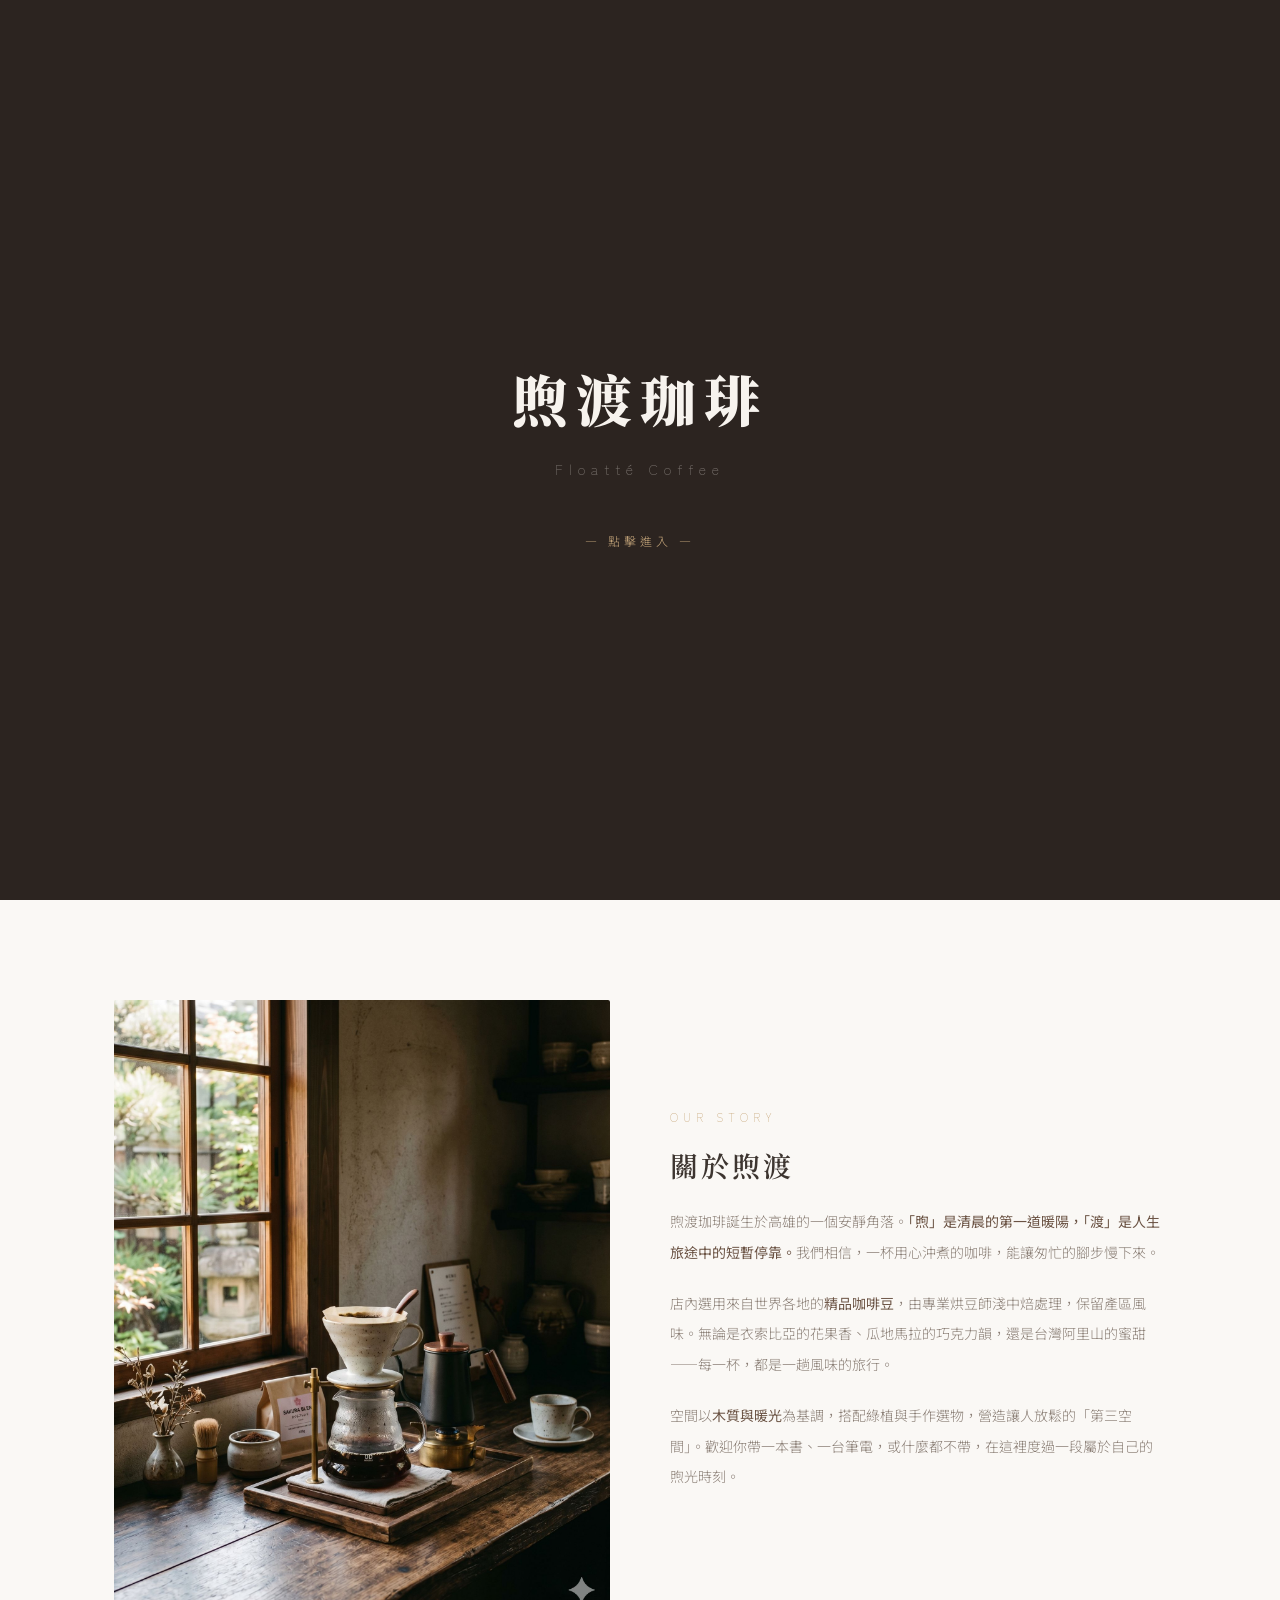
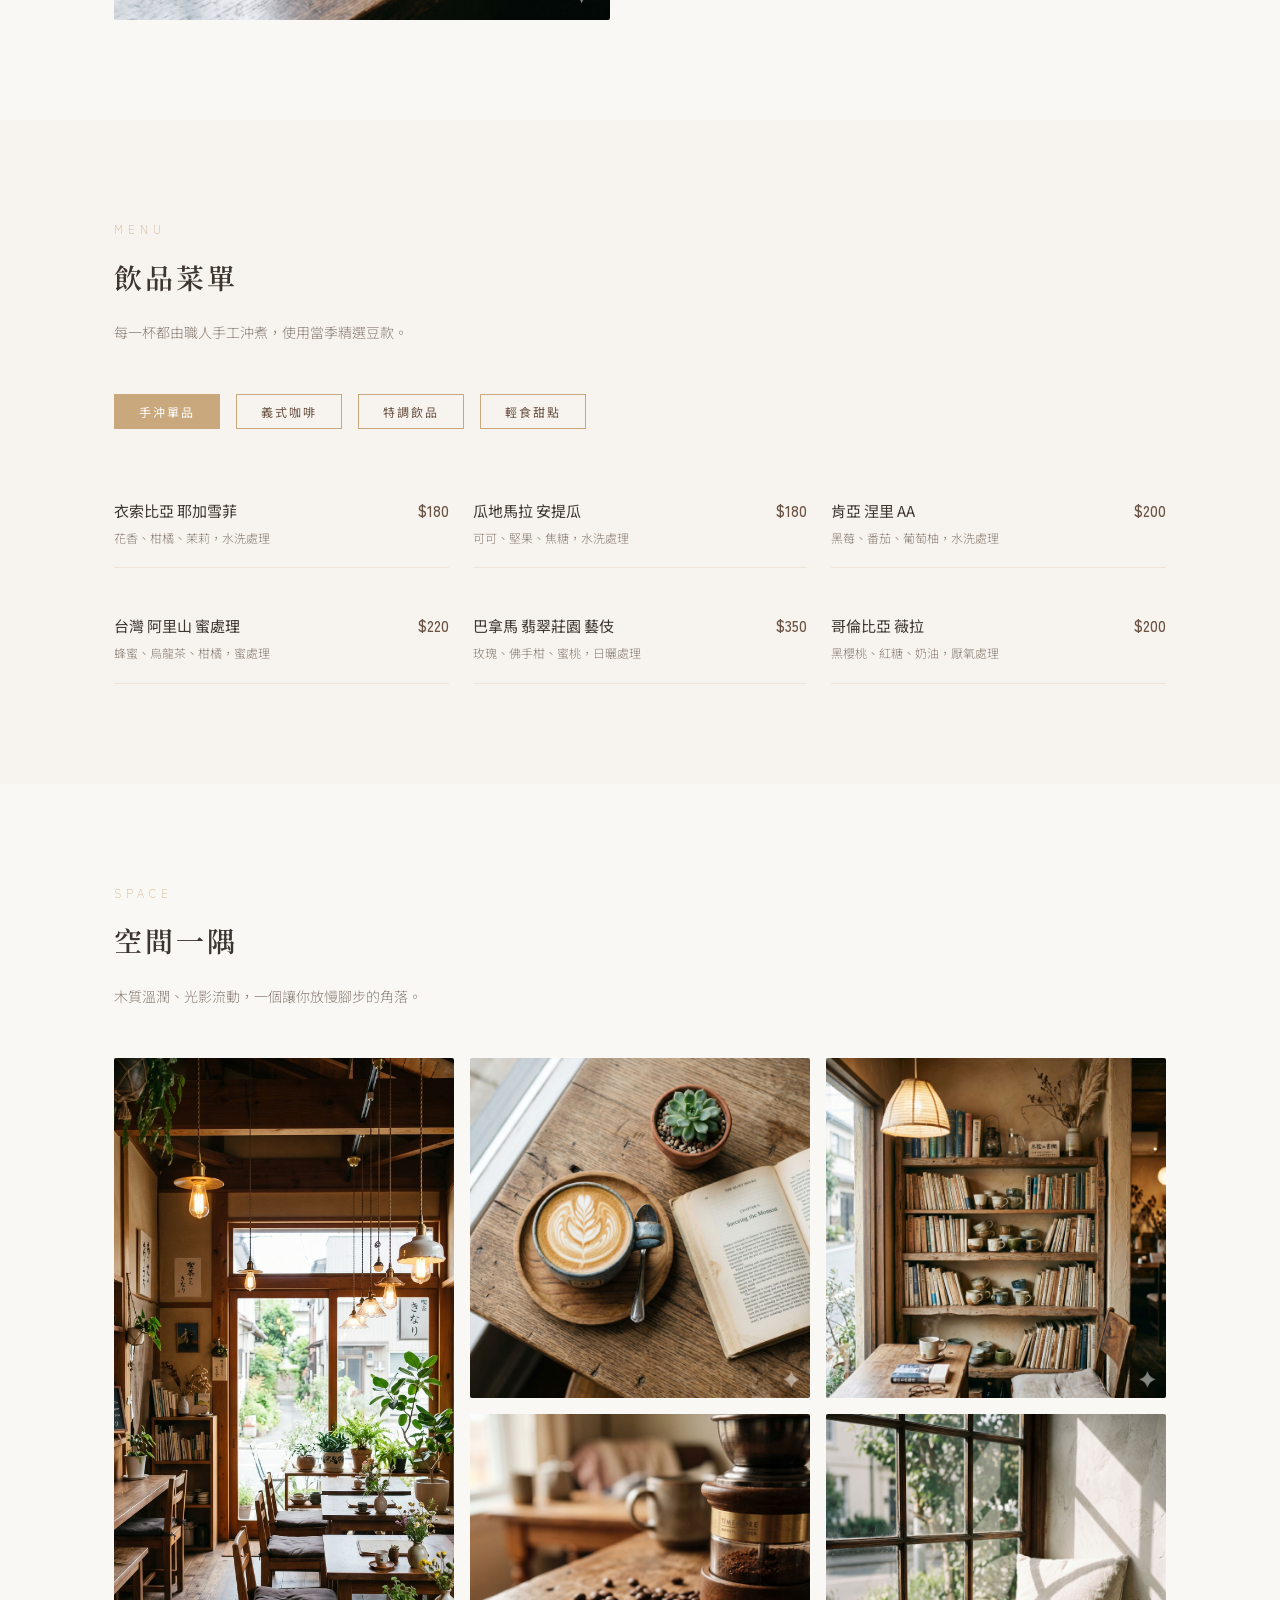
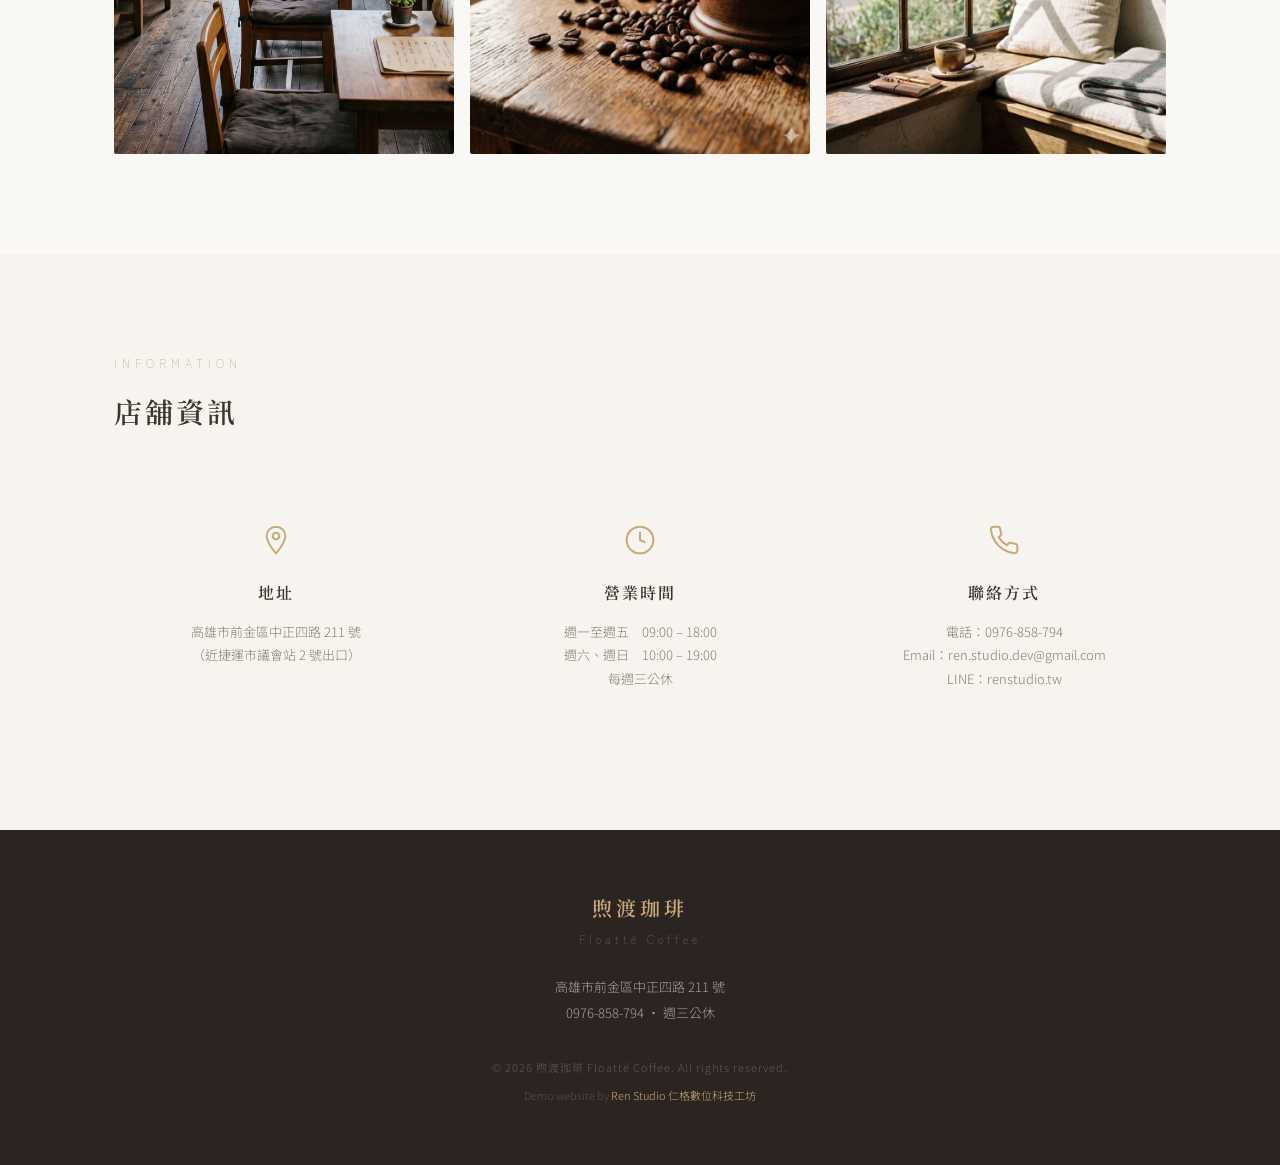
==== index.html @ 41e120a8 "feat: 煦渡珈琲 Floatté Coffee demo website Japanese-style cafe demo site with: - Hero with audio visuali" ====
<!DOCTYPE html>
<html lang="zh-TW">
<head>
<meta charset="UTF-8">
<meta name="viewport" content="width=device-width, initial-scale=1.0">
<link rel="icon" href="data:,">
<title>煦渡珈琲 Floatté Coffee</title>
<link href="https://fonts.googleapis.com/css2?family=Noto+Serif+TC:wght@400;600;900&family=Noto+Sans+TC:wght@300;400;500&family=Zen+Kaku+Gothic+New:wght@400;500;700&display=swap" rel="stylesheet">
<style>
  :root {
    --cream: #f7f3ee;
    --dark: #2c2420;
    --brown: #6b5344;
    --gold: #c8a87c;
    --sage: #8a9a7b;
    --light-sage: #e8ede4;
    --warm-white: #faf8f5;
    --text: #3d3530;
    --text-light: #8a7e75;
  }

  * { margin: 0; padding: 0; box-sizing: border-box; }

  html { scroll-behavior: smooth; }

  body {
    font-family: 'Noto Sans TC', sans-serif;
    font-weight: 300;
    color: var(--text);
    background: var(--cream);
    line-height: 1.8;
    font-size: 15px;
  }

  /* ---- Navigation ---- */
  nav {
    position: fixed;
    top: 0;
    width: 100%;
    z-index: 100;
    background: rgba(247, 243, 238, 0.95);
    backdrop-filter: blur(10px);
    border-bottom: 1px solid rgba(200, 168, 124, 0.2);
    transition: box-shadow 0.3s;
  }
  nav.scrolled { box-shadow: 0 2px 20px rgba(0,0,0,0.06); }
  .nav-inner {
    max-width: 1100px;
    margin: 0 auto;
    padding: 0 24px;
    height: 64px;
    display: flex;
    align-items: center;
    justify-content: space-between;
  }
  .nav-logo {
    font-family: 'Noto Serif TC', serif;
    font-weight: 600;
    font-size: 18px;
    color: var(--brown);
    text-decoration: none;
    letter-spacing: 2px;
  }
  .nav-logo span {
    font-family: 'Zen Kaku Gothic New', sans-serif;
    font-weight: 400;
    font-size: 11px;
    color: var(--text-light);
    display: block;
    letter-spacing: 3px;
    margin-top: -2px;
  }
  .nav-links { display: flex; gap: 32px; list-style: none; }
  .nav-links a {
    text-decoration: none;
    color: var(--text-light);
    font-size: 13px;
    letter-spacing: 2px;
    transition: color 0.3s;
    font-weight: 400;
  }
  .nav-links a:hover { color: var(--brown); }

  /* ---- Hero ---- */
  .hero {
    height: 100vh;
    min-height: 600px;
    display: flex;
    align-items: center;
    justify-content: center;
    text-align: center;
    background: url('images/hero.jpg') center/cover no-repeat;
    color: var(--cream);
    position: relative;
    overflow: hidden;
  }
  .hero::before {
    content: '';
    position: absolute;
    top: 0; left: 0; right: 0; bottom: 0;
    background: rgba(44, 36, 32, 0.6);
    z-index: 1;
  }
  .hero-canvas {
    position: absolute;
    bottom: 0;
    left: 0;
    width: 100%;
    height: 100%;
    z-index: 2;
    opacity: 0.5;
    pointer-events: none;
  }
  .hero-content { position: relative; z-index: 3; padding: 0 24px; }
  .hero-sub {
    font-family: 'Zen Kaku Gothic New', sans-serif;
    font-size: 12px;
    letter-spacing: 6px;
    color: var(--gold);
    margin-bottom: 20px;
    text-transform: uppercase;
  }
  .hero h1 {
    font-family: 'Noto Serif TC', serif;
    font-weight: 900;
    font-size: clamp(40px, 8vw, 72px);
    letter-spacing: 8px;
    margin-bottom: 8px;
    line-height: 1.2;
  }
  .hero-en {
    font-family: 'Zen Kaku Gothic New', sans-serif;
    font-size: clamp(14px, 2.5vw, 20px);
    letter-spacing: 8px;
    color: rgba(247,243,238,0.5);
    margin-bottom: 32px;
    font-weight: 400;
  }
  .hero-tagline {
    font-size: 14px;
    color: rgba(247,243,238,0.7);
    letter-spacing: 4px;
    margin-bottom: 48px;
  }
  .hero-cta {
    display: inline-block;
    padding: 14px 40px;
    border: 1px solid var(--gold);
    color: var(--gold);
    text-decoration: none;
    font-size: 12px;
    letter-spacing: 4px;
    transition: all 0.4s;
  }
  .hero-cta:hover {
    background: var(--gold);
    color: var(--dark);
  }
  .hero-scroll {
    position: absolute;
    bottom: 40px;
    left: 50%;
    transform: translateX(-50%);
    color: rgba(247,243,238,0.3);
    font-size: 11px;
    letter-spacing: 3px;
    animation: float 2s ease-in-out infinite;
  }
  @keyframes float {
    0%, 100% { transform: translateX(-50%) translateY(0); }
    50% { transform: translateX(-50%) translateY(8px); }
  }

  /* ---- Section Common ---- */
  .section {
    padding: 100px 24px;
    max-width: 1100px;
    margin: 0 auto;
  }
  .section-label {
    font-family: 'Zen Kaku Gothic New', sans-serif;
    font-size: 11px;
    letter-spacing: 5px;
    color: var(--gold);
    text-transform: uppercase;
    margin-bottom: 12px;
  }
  .section-title {
    font-family: 'Noto Serif TC', serif;
    font-weight: 600;
    font-size: 28px;
    margin-bottom: 16px;
    letter-spacing: 3px;
  }
  .section-desc {
    color: var(--text-light);
    max-width: 560px;
    margin-bottom: 48px;
    font-size: 14px;
    line-height: 2;
  }

  /* ---- About ---- */
  .about-bg { background: var(--warm-white); }
  .about-grid {
    display: grid;
    grid-template-columns: 1fr 1fr;
    gap: 60px;
    align-items: center;
  }
  .about-image {
    aspect-ratio: 4/5;
    background: url('images/about.jpg') center/cover no-repeat;
    border-radius: 2px;
  }
  .about-text p {
    color: var(--text-light);
    font-size: 14px;
    line-height: 2.2;
    margin-bottom: 20px;
  }
  .about-text .highlight {
    color: var(--brown);
    font-weight: 400;
  }

  /* ---- Menu ---- */
  .menu-categories {
    display: flex;
    gap: 16px;
    margin-bottom: 48px;
    flex-wrap: wrap;
  }
  .menu-cat-btn {
    padding: 8px 24px;
    border: 1px solid var(--gold);
    background: transparent;
    color: var(--brown);
    font-size: 12px;
    letter-spacing: 2px;
    cursor: pointer;
    transition: all 0.3s;
    font-family: 'Noto Sans TC', sans-serif;
  }
  .menu-cat-btn.active, .menu-cat-btn:hover {
    background: var(--gold);
    color: #fff;
  }
  .menu-grid {
    display: grid;
    grid-template-columns: repeat(auto-fill, minmax(300px, 1fr));
    gap: 24px;
  }
  .menu-item {
    display: flex;
    justify-content: space-between;
    align-items: flex-start;
    padding: 20px 0;
    border-bottom: 1px solid rgba(200,168,124,0.2);
  }
  .menu-item-name {
    font-weight: 400;
    font-size: 15px;
    margin-bottom: 4px;
  }
  .menu-item-desc {
    font-size: 12px;
    color: var(--text-light);
    line-height: 1.6;
  }
  .menu-item-price {
    font-family: 'Zen Kaku Gothic New', sans-serif;
    font-size: 15px;
    color: var(--brown);
    white-space: nowrap;
    margin-left: 24px;
    font-weight: 500;
  }

  /* ---- Space / Gallery ---- */
  .space-bg { background: var(--warm-white); }
  .space-grid {
    display: grid;
    grid-template-columns: repeat(3, 1fr);
    gap: 16px;
  }
  .space-item {
    aspect-ratio: 1;
    background-size: cover;
    background-position: center;
    border-radius: 2px;
    transition: transform 0.3s;
  }
  .space-item:hover { transform: scale(1.02); }
  .space-item.tall { grid-row: span 2; aspect-ratio: auto; }

  /* ---- Info ---- */
  .info-grid {
    display: grid;
    grid-template-columns: 1fr 1fr 1fr;
    gap: 40px;
  }
  .info-card {
    text-align: center;
    padding: 40px 24px;
  }
  .info-icon {
    margin-bottom: 16px;
    color: var(--gold);
  }
  .info-icon svg {
    width: 32px;
    height: 32px;
    stroke: var(--gold);
    stroke-width: 1.5;
    fill: none;
  }
  .info-card h3 {
    font-family: 'Noto Serif TC', serif;
    font-weight: 600;
    font-size: 16px;
    margin-bottom: 12px;
    letter-spacing: 2px;
  }
  .info-card p {
    font-size: 13px;
    color: var(--text-light);
    line-height: 1.8;
  }

  /* ---- Footer ---- */
  footer {
    background: var(--dark);
    color: rgba(247,243,238,0.6);
    padding: 60px 24px;
    text-align: center;
  }
  .footer-logo {
    font-family: 'Noto Serif TC', serif;
    font-weight: 600;
    font-size: 20px;
    color: var(--gold);
    letter-spacing: 4px;
    margin-bottom: 4px;
  }
  .footer-en {
    font-family: 'Zen Kaku Gothic New', sans-serif;
    font-size: 11px;
    letter-spacing: 4px;
    color: rgba(247,243,238,0.3);
    margin-bottom: 24px;
  }
  .footer-info {
    font-size: 13px;
    line-height: 2;
    margin-bottom: 32px;
  }
  .footer-social {
    display: flex;
    justify-content: center;
    gap: 20px;
    margin-bottom: 32px;
  }
  .footer-social a {
    width: 40px;
    height: 40px;
    border: 1px solid rgba(247,243,238,0.15);
    border-radius: 50%;
    display: flex;
    align-items: center;
    justify-content: center;
    text-decoration: none;
    font-size: 16px;
    transition: border-color 0.3s;
  }
  .footer-social a:hover { border-color: var(--gold); }
  .footer-copy {
    font-size: 11px;
    color: rgba(247,243,238,0.25);
    letter-spacing: 1px;
  }
  .footer-credit {
    margin-top: 8px;
    font-size: 11px;
    color: rgba(247,243,238,0.2);
  }
  .footer-credit a { color: var(--gold); text-decoration: none; }

  /* ---- Demo Banner ---- */
  .demo-banner {
    position: fixed;
    bottom: 0;
    width: 100%;
    background: var(--gold);
    color: var(--dark);
    text-align: center;
    padding: 10px;
    font-size: 13px;
    letter-spacing: 1px;
    z-index: 100;
    font-weight: 400;
  }
  .demo-banner a { color: var(--dark); font-weight: 500; }

  /* ---- Enter Overlay ---- */
  .enter-overlay {
    position: fixed;
    top: 0; left: 0; right: 0; bottom: 0;
    z-index: 9999;
    background: var(--dark);
    display: flex;
    flex-direction: column;
    align-items: center;
    justify-content: center;
    cursor: pointer;
    transition: opacity 0.8s ease;
  }
  .enter-overlay.fade-out {
    opacity: 0;
    pointer-events: none;
  }
  .enter-logo {
    font-family: 'Noto Serif TC', serif;
    font-weight: 900;
    font-size: clamp(36px, 7vw, 56px);
    color: var(--cream);
    letter-spacing: 8px;
    margin-bottom: 8px;
  }
  .enter-en {
    font-family: 'Zen Kaku Gothic New', sans-serif;
    font-size: 14px;
    letter-spacing: 6px;
    color: rgba(247,243,238,0.4);
    margin-bottom: 48px;
  }
  .enter-hint {
    font-size: 12px;
    letter-spacing: 4px;
    color: var(--gold);
    animation: enter-pulse 2s ease-in-out infinite;
  }
  @keyframes enter-pulse {
    0%, 100% { opacity: 0.5; }
    50% { opacity: 1; }
  }

  /* ---- Music Toggle ---- */
  .music-btn {
    position: fixed;
    bottom: 50px;
    right: 24px;
    width: 44px;
    height: 44px;
    border-radius: 50%;
    border: 1px solid var(--gold);
    background: rgba(247,243,238,0.95);
    color: var(--brown);
    font-size: 18px;
    cursor: pointer;
    z-index: 101;
    display: flex;
    align-items: center;
    justify-content: center;
    transition: all 0.3s;
    box-shadow: 0 2px 12px rgba(0,0,0,0.1);
  }
  .music-btn:hover { background: var(--gold); color: #fff; }
  .music-btn.playing { animation: pulse 2s ease-in-out infinite; }
  @keyframes pulse {
    0%, 100% { box-shadow: 0 2px 12px rgba(0,0,0,0.1); }
    50% { box-shadow: 0 2px 20px rgba(200,168,124,0.4); }
  }

  /* ---- Responsive ---- */
  @media (max-width: 768px) {
    .nav-links { display: none; }
    .about-grid { grid-template-columns: 1fr; gap: 32px; }
    .space-grid { grid-template-columns: 1fr 1fr; }
    .info-grid { grid-template-columns: 1fr; }
    .menu-grid { grid-template-columns: 1fr; }
  }
</style>
</head>
<body>

<!-- Enter Overlay -->
<div class="enter-overlay" id="enterOverlay">
  <div class="enter-logo">煦渡珈琲</div>
  <div class="enter-en">Floatté Coffee</div>
  <div class="enter-hint">— 點擊進入 —</div>
</div>

<!-- Navigation -->
<nav id="navbar">
  <div class="nav-inner">
    <a href="#" class="nav-logo">
      煦渡珈琲
      <span>Floatté Coffee</span>
    </a>
    <ul class="nav-links">
      <li><a href="#about">關於我們</a></li>
      <li><a href="#menu">菜單</a></li>
      <li><a href="#space">空間</a></li>
      <li><a href="#info">店舖資訊</a></li>
    </ul>
  </div>
</nav>

<!-- Hero -->
<section class="hero">
  <canvas class="hero-canvas" id="visualizer"></canvas>
  <div class="hero-content">
    <div class="hero-sub">Since 2019 · Kaohsiung</div>
    <h1>煦渡珈琲</h1>
    <div class="hero-en">Floatté Coffee</div>
    <div class="hero-tagline">在溫暖的渡口，遇見一杯好咖啡</div>
    <a href="#menu" class="hero-cta">探索菜單</a>
  </div>
  <div class="hero-scroll">SCROLL ↓</div>
</section>

<!-- About -->
<section class="about-bg">
  <div class="section" id="about">
    <div class="about-grid">
      <div class="about-image"></div>
      <div class="about-text">
        <div class="section-label">Our Story</div>
        <div class="section-title">關於煦渡</div>
        <p>
          煦渡珈琲誕生於高雄的一個安靜角落。<span class="highlight">「煦」是清晨的第一道暖陽，「渡」是人生旅途中的短暫停靠。</span>我們相信，一杯用心沖煮的咖啡，能讓匆忙的腳步慢下來。
        </p>
        <p>
          店內選用來自世界各地的<span class="highlight">精品咖啡豆</span>，由專業烘豆師淺中焙處理，保留產區風味。無論是衣索比亞的花果香、瓜地馬拉的巧克力韻，還是台灣阿里山的蜜甜——每一杯，都是一趟風味的旅行。
        </p>
        <p>
          空間以<span class="highlight">木質與暖光</span>為基調，搭配綠植與手作選物，營造讓人放鬆的「第三空間」。歡迎你帶一本書、一台筆電，或什麼都不帶，在這裡度過一段屬於自己的煦光時刻。
        </p>
      </div>
    </div>
  </div>
</section>

<!-- Menu -->
<div class="section" id="menu">
  <div class="section-label">Menu</div>
  <div class="section-title">飲品菜單</div>
  <div class="section-desc">每一杯都由職人手工沖煮，使用當季精選豆款。</div>

  <div class="menu-categories">
    <button class="menu-cat-btn active" data-cat="pourover">手沖單品</button>
    <button class="menu-cat-btn" data-cat="espresso">義式咖啡</button>
    <button class="menu-cat-btn" data-cat="special">特調飲品</button>
    <button class="menu-cat-btn" data-cat="food">輕食甜點</button>
  </div>

  <!-- 手沖單品 -->
  <div class="menu-grid menu-panel" id="menu-pourover">
    <div class="menu-item">
      <div><div class="menu-item-name">衣索比亞 耶加雪菲</div><div class="menu-item-desc">花香、柑橘、茉莉，水洗處理</div></div>
      <div class="menu-item-price">$180</div>
    </div>
    <div class="menu-item">
      <div><div class="menu-item-name">瓜地馬拉 安提瓜</div><div class="menu-item-desc">可可、堅果、焦糖，水洗處理</div></div>
      <div class="menu-item-price">$180</div>
    </div>
    <div class="menu-item">
      <div><div class="menu-item-name">肯亞 涅里 AA</div><div class="menu-item-desc">黑莓、番茄、葡萄柚，水洗處理</div></div>
      <div class="menu-item-price">$200</div>
    </div>
    <div class="menu-item">
      <div><div class="menu-item-name">台灣 阿里山 蜜處理</div><div class="menu-item-desc">蜂蜜、烏龍茶、柑橘，蜜處理</div></div>
      <div class="menu-item-price">$220</div>
    </div>
    <div class="menu-item">
      <div><div class="menu-item-name">巴拿馬 翡翠莊園 藝伎</div><div class="menu-item-desc">玫瑰、佛手柑、蜜桃，日曬處理</div></div>
      <div class="menu-item-price">$350</div>
    </div>
    <div class="menu-item">
      <div><div class="menu-item-name">哥倫比亞 薇拉</div><div class="menu-item-desc">黑櫻桃、紅糖、奶油，厭氧處理</div></div>
      <div class="menu-item-price">$200</div>
    </div>
  </div>

  <!-- 義式咖啡 -->
  <div class="menu-grid menu-panel" id="menu-espresso" style="display:none">
    <div class="menu-item">
      <div><div class="menu-item-name">煦渡拿鐵</div><div class="menu-item-desc">雙份濃縮 + 鮮奶，經典溫潤</div></div>
      <div class="menu-item-price">$150</div>
    </div>
    <div class="menu-item">
      <div><div class="menu-item-name">卡布奇諾</div><div class="menu-item-desc">濃縮 + 綿密奶泡，肉桂粉點綴</div></div>
      <div class="menu-item-price">$140</div>
    </div>
    <div class="menu-item">
      <div><div class="menu-item-name">美式咖啡</div><div class="menu-item-desc">雙份濃縮 + 熱水，清爽乾淨</div></div>
      <div class="menu-item-price">$110</div>
    </div>
    <div class="menu-item">
      <div><div class="menu-item-name">焦糖瑪奇朵</div><div class="menu-item-desc">香草糖漿 + 鮮奶 + 濃縮 + 焦糖醬</div></div>
      <div class="menu-item-price">$160</div>
    </div>
    <div class="menu-item">
      <div><div class="menu-item-name">摩卡咖啡</div><div class="menu-item-desc">濃縮 + 巧克力醬 + 鮮奶 + 鮮奶油</div></div>
      <div class="menu-item-price">$160</div>
    </div>
    <div class="menu-item">
      <div><div class="menu-item-name">燕麥拿鐵</div><div class="menu-item-desc">雙份濃縮 + OATLY 燕麥奶</div></div>
      <div class="menu-item-price">$170</div>
    </div>
  </div>

  <!-- 特調飲品 -->
  <div class="menu-grid menu-panel" id="menu-special" style="display:none">
    <div class="menu-item">
      <div><div class="menu-item-name">黑糖煦光</div><div class="menu-item-desc">手炒黑糖 + 燕麥奶 + 濃縮，招牌特調</div></div>
      <div class="menu-item-price">$170</div>
    </div>
    <div class="menu-item">
      <div><div class="menu-item-name">渡口氣泡飲</div><div class="menu-item-desc">冷萃咖啡 + 接骨木糖漿 + 氣泡水</div></div>
      <div class="menu-item-price">$160</div>
    </div>
    <div class="menu-item">
      <div><div class="menu-item-name">抹茶白玉</div><div class="menu-item-desc">京都宇治抹茶 + 鮮奶 + 手作白玉</div></div>
      <div class="menu-item-price">$180</div>
    </div>
    <div class="menu-item">
      <div><div class="menu-item-name">柚香冷萃</div><div class="menu-item-desc">12 小時冷萃 + 柚子蜜 + 氣泡水</div></div>
      <div class="menu-item-price">$160</div>
    </div>
    <div class="menu-item">
      <div><div class="menu-item-name">煦渡可可</div><div class="menu-item-desc">法芙娜可可 + 鮮奶 + 棉花糖，冬季限定</div></div>
      <div class="menu-item-price">$150</div>
    </div>
    <div class="menu-item">
      <div><div class="menu-item-name">檸檬咖啡通寧</div><div class="menu-item-desc">濃縮 + 通寧水 + 新鮮檸檬片</div></div>
      <div class="menu-item-price">$150</div>
    </div>
  </div>

  <!-- 輕食甜點 -->
  <div class="menu-grid menu-panel" id="menu-food" style="display:none">
    <div class="menu-item">
      <div><div class="menu-item-name">巴斯克乳酪蛋糕</div><div class="menu-item-desc">每日手作，濃郁焦香</div></div>
      <div class="menu-item-price">$120</div>
    </div>
    <div class="menu-item">
      <div><div class="menu-item-name">司康佐季節果醬</div><div class="menu-item-desc">英式鬆餅，搭配手作果醬與奶油</div></div>
      <div class="menu-item-price">$100</div>
    </div>
    <div class="menu-item">
      <div><div class="menu-item-name">肉桂捲</div><div class="menu-item-desc">現烤肉桂捲，淋上奶油糖霜</div></div>
      <div class="menu-item-price">$90</div>
    </div>
    <div class="menu-item">
      <div><div class="menu-item-name">煦渡三明治</div><div class="menu-item-desc">煙燻鮭魚 + 酪梨 + 酸種麵包</div></div>
      <div class="menu-item-price">$180</div>
    </div>
    <div class="menu-item">
      <div><div class="menu-item-name">每日手作布丁</div><div class="menu-item-desc">焦糖雞蛋布丁，口感滑順綿密</div></div>
      <div class="menu-item-price">$80</div>
    </div>
    <div class="menu-item">
      <div><div class="menu-item-name">堅果穀物碗</div><div class="menu-item-desc">希臘優格 + 綜合莓果 + 自製穀麥</div></div>
      <div class="menu-item-price">$150</div>
    </div>
  </div>
</div>

<!-- Space -->
<section class="space-bg">
  <div class="section" id="space">
    <div class="section-label">Space</div>
    <div class="section-title">空間一隅</div>
    <div class="section-desc">木質溫潤、光影流動，一個讓你放慢腳步的角落。</div>

    <div class="space-grid">
      <div class="space-item tall" style="background-image: url('images/space1.jpg')"></div>
      <div class="space-item" style="background-image: url('images/space2.jpg')"></div>
      <div class="space-item" style="background-image: url('images/space3.jpg')"></div>
      <div class="space-item" style="background-image: url('images/space4.jpg')"></div>
      <div class="space-item" style="background-image: url('images/space5.jpg')"></div>
    </div>
  </div>
</section>

<!-- Info -->
<div class="section" id="info">
  <div class="section-label">Information</div>
  <div class="section-title">店舖資訊</div>
  <div class="section-desc"></div>

  <div class="info-grid">
    <div class="info-card">
      <div class="info-icon"><svg viewBox="0 0 24 24"><path d="M12 2C8.13 2 5 5.13 5 9c0 5.25 7 13 7 13s7-7.75 7-13c0-3.87-3.13-7-7-7z"/><circle cx="12" cy="9" r="2.5"/></svg></div>
      <h3>地址</h3>
      <p>高雄市前金區中正四路 211 號<br>（近捷運市議會站 2 號出口）</p>
    </div>
    <div class="info-card">
      <div class="info-icon"><svg viewBox="0 0 24 24"><circle cx="12" cy="12" r="10"/><polyline points="12 6 12 12 16 14"/></svg></div>
      <h3>營業時間</h3>
      <p>
        週一至週五　09:00 – 18:00<br>
        週六、週日　10:00 – 19:00<br>
        每週三公休
      </p>
    </div>
    <div class="info-card">
      <div class="info-icon"><svg viewBox="0 0 24 24"><path d="M22 16.92v3a2 2 0 0 1-2.18 2 19.79 19.79 0 0 1-8.63-3.07 19.5 19.5 0 0 1-6-6 19.79 19.79 0 0 1-3.07-8.67A2 2 0 0 1 4.11 2h3a2 2 0 0 1 2 1.72c.127.96.361 1.903.7 2.81a2 2 0 0 1-.45 2.11L8.09 9.91a16 16 0 0 0 6 6l1.27-1.27a2 2 0 0 1 2.11-.45c.907.339 1.85.573 2.81.7A2 2 0 0 1 22 16.92z"/></svg></div>
      <h3>聯絡方式</h3>
      <p>
        電話：0976-858-794<br>
        Email：ren.studio.dev@gmail.com<br>
        LINE：renstudio.tw
      </p>
    </div>
  </div>
</div>

<!-- Footer -->
<footer>
  <div class="footer-logo">煦渡珈琲</div>
  <div class="footer-en">Floatté Coffee</div>
  <div class="footer-info">
    高雄市前金區中正四路 211 號<br>
    0976-858-794 · 週三公休
  </div>
  <div class="footer-copy">© 2026 煦渡珈琲 Floatté Coffee. All rights reserved.</div>
  <div class="footer-credit">Demo website by <a href="https://renstudio.tw">Ren Studio 仁格數位科技工坊</a></div>
</footer>

<!-- Music -->
<audio id="bgm" src="images/bgm.mp3" loop preload="auto"></audio>
<button class="music-btn" id="musicBtn" title="音樂開關">♪</button>

<!-- Demo Banner -->
<div class="demo-banner">
  此為 <a href="https://renstudio.tw">Ren Studio</a> 製作之網站展示範例，非真實店家
</div>

<script>
  // Navbar scroll effect
  window.addEventListener('scroll', () => {
    document.getElementById('navbar').classList.toggle('scrolled', window.scrollY > 50)
  })

  // Menu category tabs
  document.querySelectorAll('.menu-cat-btn').forEach(btn => {
    btn.addEventListener('click', () => {
      document.querySelectorAll('.menu-cat-btn').forEach(b => b.classList.remove('active'))
      btn.classList.add('active')
      document.querySelectorAll('.menu-panel').forEach(p => p.style.display = 'none')
      document.getElementById('menu-' + btn.dataset.cat).style.display = ''
    })
  })

  // BGM + Audio Visualizer
  const bgm = document.getElementById('bgm')
  const musicBtn = document.getElementById('musicBtn')
  const canvas = document.getElementById('visualizer')
  const ctx = canvas.getContext('2d')
  bgm.volume = 0.3

  let audioCtx, analyser, source, dataArray, bufferLength
  let visualizerReady = false

  function initVisualizer() {
    if (visualizerReady) return
    audioCtx = new (window.AudioContext || window.webkitAudioContext)()
    analyser = audioCtx.createAnalyser()
    source = audioCtx.createMediaElementSource(bgm)
    source.connect(analyser)
    analyser.connect(audioCtx.destination)
    analyser.fftSize = 2048
    bufferLength = analyser.frequencyBinCount
    dataArray = new Uint8Array(bufferLength)
    visualizerReady = true
    resizeCanvas()
  }

  function resizeCanvas() {
    canvas.width = canvas.offsetWidth * window.devicePixelRatio
    canvas.height = canvas.offsetHeight * window.devicePixelRatio
    ctx.scale(window.devicePixelRatio, window.devicePixelRatio)
  }
  window.addEventListener('resize', () => { if (visualizerReady) resizeCanvas() })

  let time = 0

  function drawVisualizer() {
    requestAnimationFrame(drawVisualizer)
    time += 0.008

    const w = canvas.offsetWidth
    const h = canvas.offsetHeight
    ctx.clearRect(0, 0, w, h)

    // Get audio energy for subtle reactivity
    let energy = 0
    if (visualizerReady) {
      analyser.getByteFrequencyData(dataArray)
      for (let i = 0; i < bufferLength; i++) energy += dataArray[i]
      energy = energy / bufferLength / 255
    }

    const goldR = 200, goldG = 168, goldB = 124
    const waves = [
      { y: 0.55, amp: 25, freq: 0.008, speed: 1, alpha: 0.5, width: 2 },
      { y: 0.50, amp: 18, freq: 0.012, speed: 1.4, alpha: 0.35, width: 1.5 },
      { y: 0.60, amp: 30, freq: 0.006, speed: 0.7, alpha: 0.3, width: 2.5 },
      { y: 0.45, amp: 12, freq: 0.015, speed: 1.8, alpha: 0.2, width: 1 },
    ]

    for (const wave of waves) {
      const ampBoost = 1 + energy * 1.5
      ctx.beginPath()
      ctx.lineWidth = wave.width
      ctx.strokeStyle = `rgba(${goldR}, ${goldG}, ${goldB}, ${wave.alpha + energy * 0.15})`

      for (let x = 0; x <= w; x += 2) {
        const y = h * wave.y
          + Math.sin(x * wave.freq + time * wave.speed) * wave.amp * ampBoost
          + Math.sin(x * wave.freq * 0.5 + time * wave.speed * 0.6) * wave.amp * 0.5 * ampBoost
        if (x === 0) ctx.moveTo(x, y)
        else ctx.lineTo(x, y)
      }
      ctx.stroke()
    }
  }

  drawVisualizer()

  function startMusic() {
    try { initVisualizer() } catch(e) { console.warn('Visualizer init failed:', e) }
    if (audioCtx && audioCtx.state === 'suspended') audioCtx.resume()
    bgm.play().then(() => {
      musicBtn.classList.add('playing')
    }).catch((e) => { console.warn('Play failed:', e) })
  }

  // Enter overlay triggers music
  let musicStarted = false
  const overlay = document.getElementById('enterOverlay')

  overlay.addEventListener('click', () => {
    if (musicStarted) return
    musicStarted = true
    startMusic()
    overlay.classList.add('fade-out')
    setTimeout(() => overlay.remove(), 800)
  })

  // Toggle button
  musicBtn.addEventListener('click', () => {
    if (!musicStarted) { tryAutoPlay(); return }
    if (bgm.paused) {
      if (audioCtx && audioCtx.state === 'suspended') audioCtx.resume()
      bgm.play()
      musicBtn.classList.add('playing')
    } else {
      bgm.pause()
      musicBtn.classList.remove('playing')
    }
  })
</script>

</body>
</html>
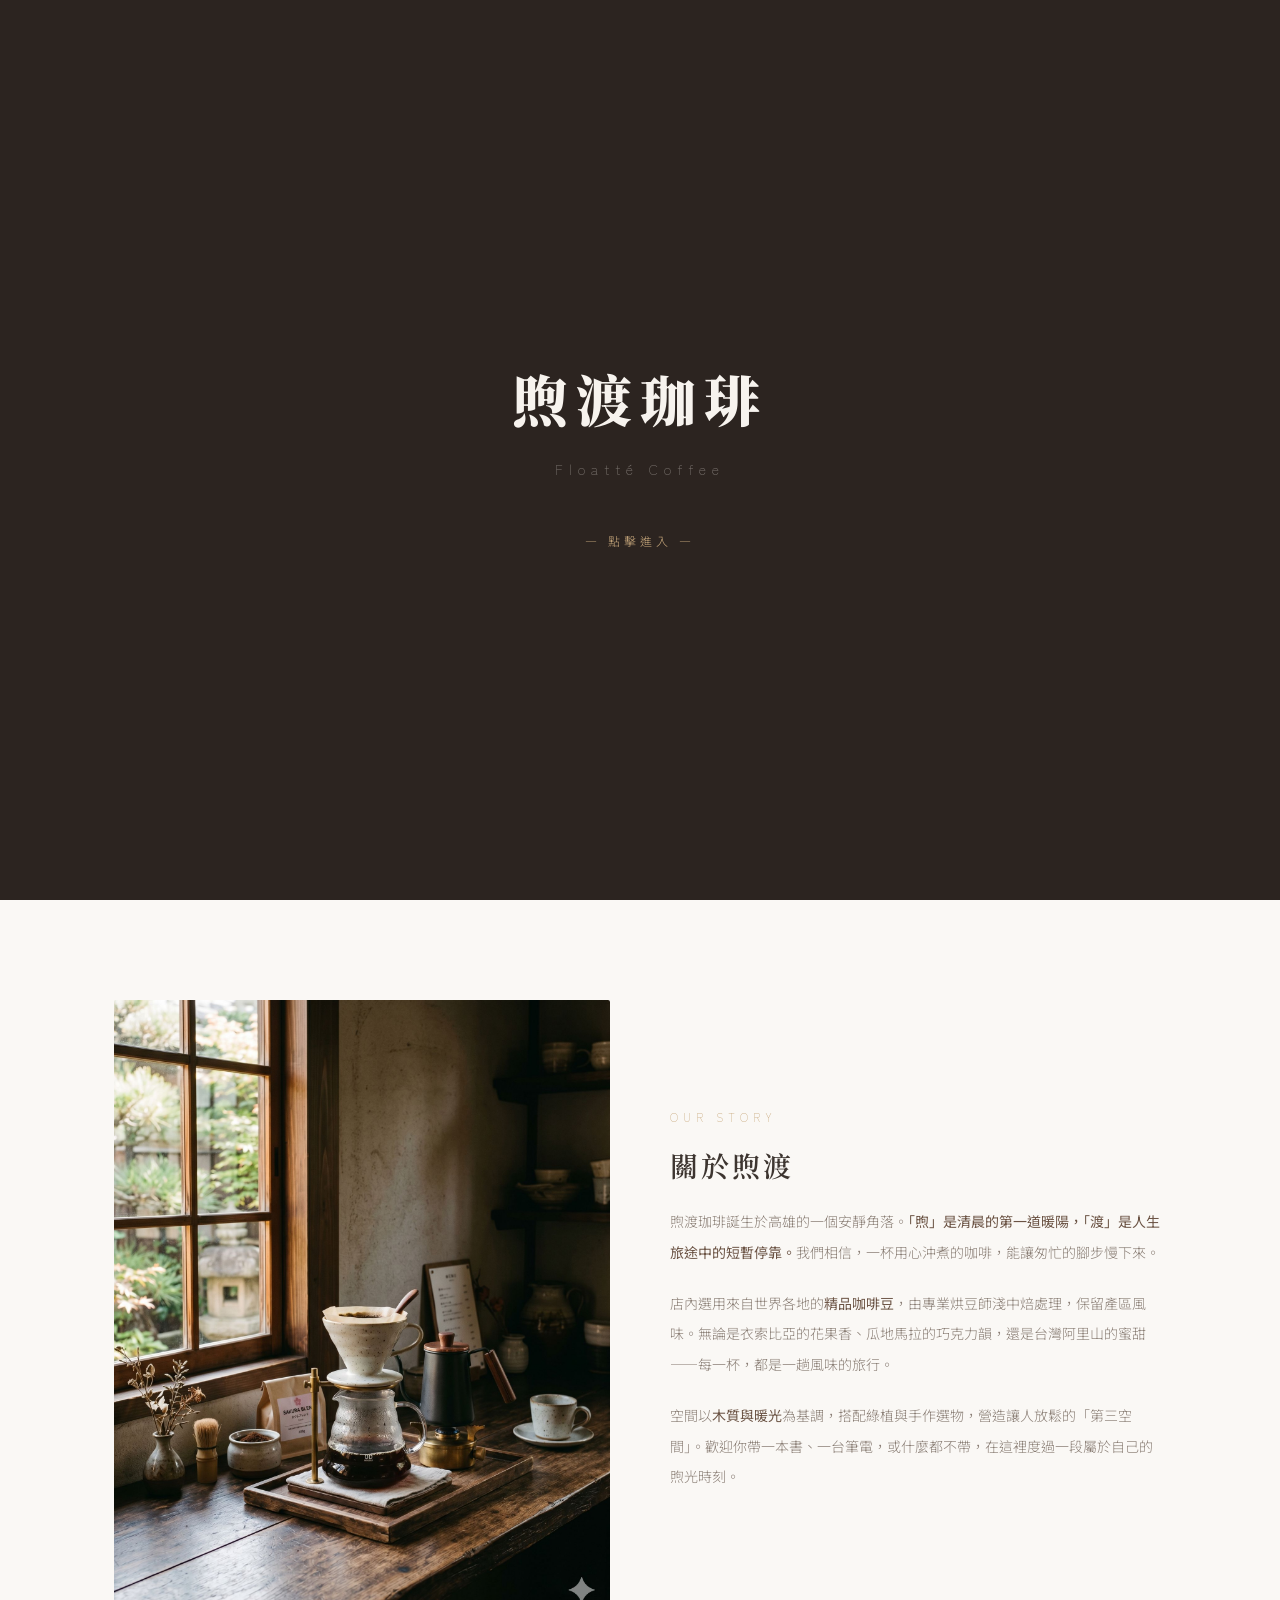
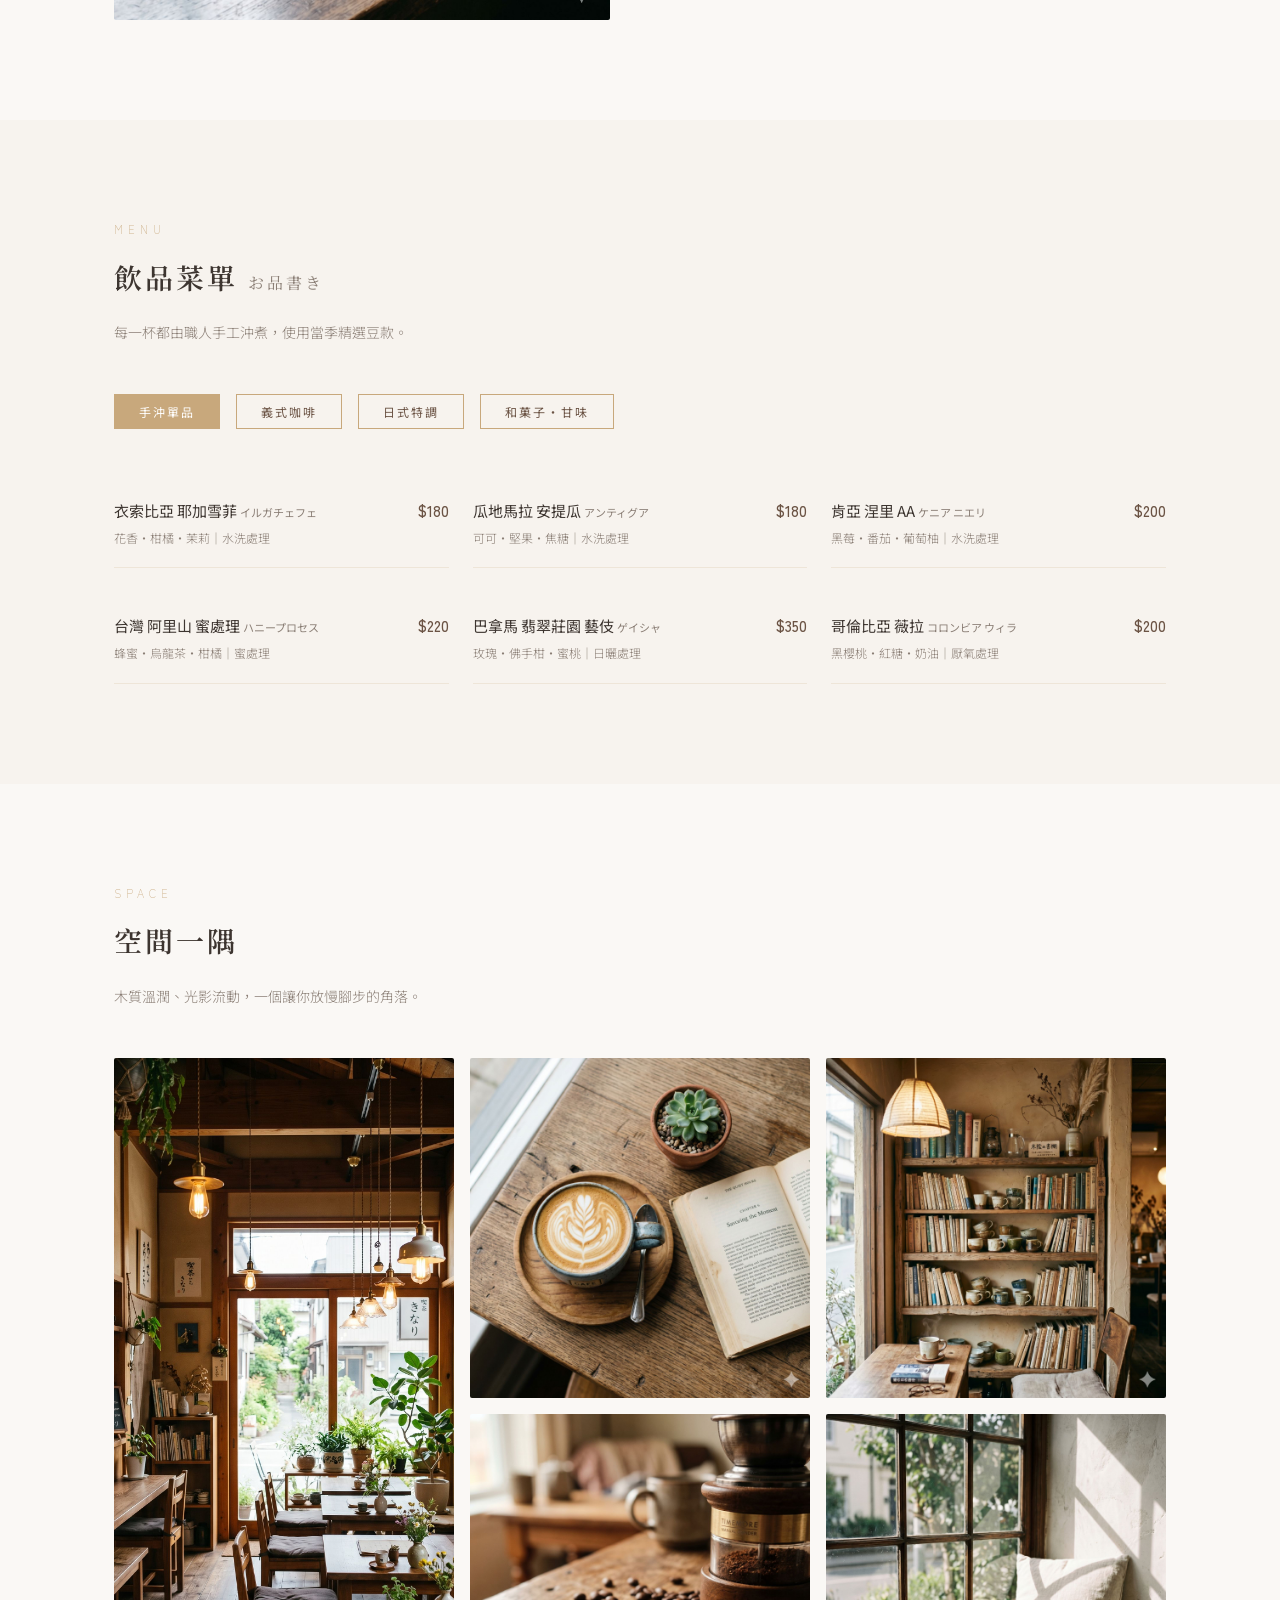
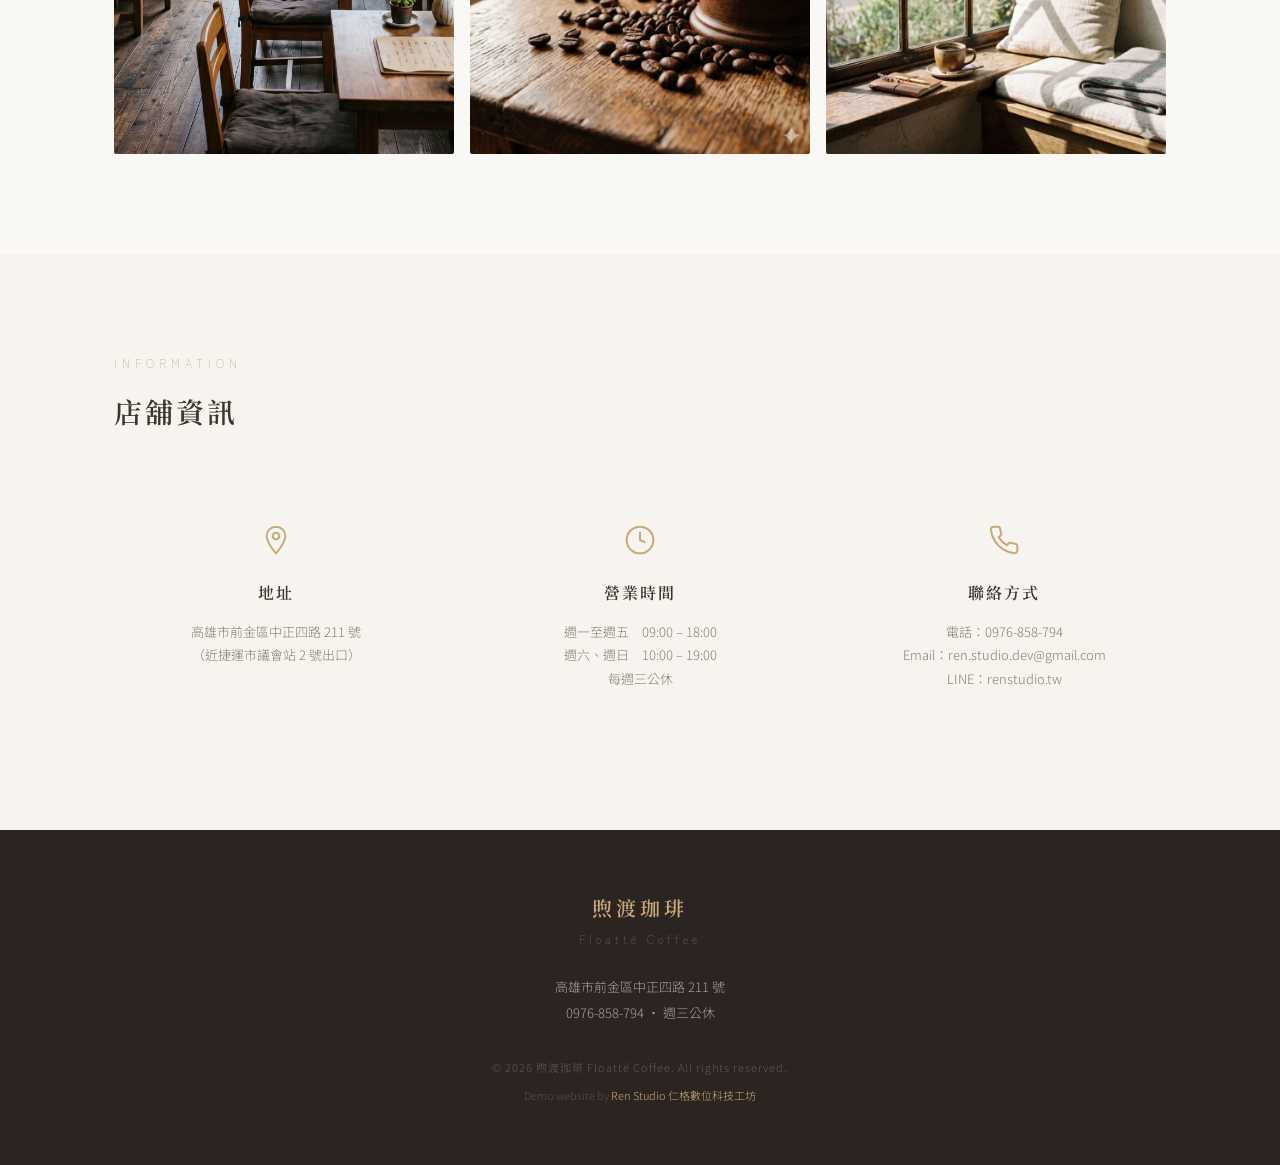
==== commit dbdd6e31: "feat: Japanese-style menu, photos, audio visualizer, enter overlay - Replace emoji placeholders with" ====
--- a/index.html
+++ b/index.html
@@ -545,40 +545,40 @@
 <!-- Menu -->
 <div class="section" id="menu">
   <div class="section-label">Menu</div>
-  <div class="section-title">飲品菜單</div>
+  <div class="section-title">飲品菜單 <span style="font-size:16px; color:var(--text-light); font-weight:400;">お品書き</span></div>
   <div class="section-desc">每一杯都由職人手工沖煮，使用當季精選豆款。</div>
 
   <div class="menu-categories">
     <button class="menu-cat-btn active" data-cat="pourover">手沖單品</button>
     <button class="menu-cat-btn" data-cat="espresso">義式咖啡</button>
-    <button class="menu-cat-btn" data-cat="special">特調飲品</button>
-    <button class="menu-cat-btn" data-cat="food">輕食甜點</button>
+    <button class="menu-cat-btn" data-cat="special">日式特調</button>
+    <button class="menu-cat-btn" data-cat="food">和菓子・甘味</button>
   </div>
 
   <!-- 手沖單品 -->
   <div class="menu-grid menu-panel" id="menu-pourover">
     <div class="menu-item">
-      <div><div class="menu-item-name">衣索比亞 耶加雪菲</div><div class="menu-item-desc">花香、柑橘、茉莉，水洗處理</div></div>
+      <div><div class="menu-item-name">衣索比亞 耶加雪菲 <span style="font-size:11px;color:var(--text-light)">イルガチェフェ</span></div><div class="menu-item-desc">花香・柑橘・茉莉｜水洗處理</div></div>
       <div class="menu-item-price">$180</div>
     </div>
     <div class="menu-item">
-      <div><div class="menu-item-name">瓜地馬拉 安提瓜</div><div class="menu-item-desc">可可、堅果、焦糖，水洗處理</div></div>
+      <div><div class="menu-item-name">瓜地馬拉 安提瓜 <span style="font-size:11px;color:var(--text-light)">アンティグア</span></div><div class="menu-item-desc">可可・堅果・焦糖｜水洗處理</div></div>
       <div class="menu-item-price">$180</div>
     </div>
     <div class="menu-item">
-      <div><div class="menu-item-name">肯亞 涅里 AA</div><div class="menu-item-desc">黑莓、番茄、葡萄柚，水洗處理</div></div>
+      <div><div class="menu-item-name">肯亞 涅里 AA <span style="font-size:11px;color:var(--text-light)">ケニア ニエリ</span></div><div class="menu-item-desc">黑莓・番茄・葡萄柚｜水洗處理</div></div>
       <div class="menu-item-price">$200</div>
     </div>
     <div class="menu-item">
-      <div><div class="menu-item-name">台灣 阿里山 蜜處理</div><div class="menu-item-desc">蜂蜜、烏龍茶、柑橘，蜜處理</div></div>
+      <div><div class="menu-item-name">台灣 阿里山 蜜處理 <span style="font-size:11px;color:var(--text-light)">ハニープロセス</span></div><div class="menu-item-desc">蜂蜜・烏龍茶・柑橘｜蜜處理</div></div>
       <div class="menu-item-price">$220</div>
     </div>
     <div class="menu-item">
-      <div><div class="menu-item-name">巴拿馬 翡翠莊園 藝伎</div><div class="menu-item-desc">玫瑰、佛手柑、蜜桃，日曬處理</div></div>
+      <div><div class="menu-item-name">巴拿馬 翡翠莊園 藝伎 <span style="font-size:11px;color:var(--text-light)">ゲイシャ</span></div><div class="menu-item-desc">玫瑰・佛手柑・蜜桃｜日曬處理</div></div>
       <div class="menu-item-price">$350</div>
     </div>
     <div class="menu-item">
-      <div><div class="menu-item-name">哥倫比亞 薇拉</div><div class="menu-item-desc">黑櫻桃、紅糖、奶油，厭氧處理</div></div>
+      <div><div class="menu-item-name">哥倫比亞 薇拉 <span style="font-size:11px;color:var(--text-light)">コロンビア ウィラ</span></div><div class="menu-item-desc">黑櫻桃・紅糖・奶油｜厭氧處理</div></div>
       <div class="menu-item-price">$200</div>
     </div>
   </div>
@@ -586,84 +586,84 @@
   <!-- 義式咖啡 -->
   <div class="menu-grid menu-panel" id="menu-espresso" style="display:none">
     <div class="menu-item">
-      <div><div class="menu-item-name">煦渡拿鐵</div><div class="menu-item-desc">雙份濃縮 + 鮮奶，經典溫潤</div></div>
+      <div><div class="menu-item-name">煦渡拿鐵 <span style="font-size:11px;color:var(--text-light)">煦渡ラテ</span></div><div class="menu-item-desc">雙份濃縮 + 北海道鮮奶｜店主推薦</div></div>
       <div class="menu-item-price">$150</div>
     </div>
     <div class="menu-item">
-      <div><div class="menu-item-name">卡布奇諾</div><div class="menu-item-desc">濃縮 + 綿密奶泡，肉桂粉點綴</div></div>
+      <div><div class="menu-item-name">卡布奇諾 <span style="font-size:11px;color:var(--text-light)">カプチーノ</span></div><div class="menu-item-desc">濃縮 + 綿密奶泡 + 肉桂粉點綴</div></div>
       <div class="menu-item-price">$140</div>
     </div>
     <div class="menu-item">
-      <div><div class="menu-item-name">美式咖啡</div><div class="menu-item-desc">雙份濃縮 + 熱水，清爽乾淨</div></div>
+      <div><div class="menu-item-name">美式咖啡 <span style="font-size:11px;color:var(--text-light)">アメリカーノ</span></div><div class="menu-item-desc">雙份濃縮 + 熱水｜清爽乾淨</div></div>
       <div class="menu-item-price">$110</div>
     </div>
     <div class="menu-item">
-      <div><div class="menu-item-name">焦糖瑪奇朵</div><div class="menu-item-desc">香草糖漿 + 鮮奶 + 濃縮 + 焦糖醬</div></div>
+      <div><div class="menu-item-name">焦糖瑪奇朵 <span style="font-size:11px;color:var(--text-light)">キャラメルマキアート</span></div><div class="menu-item-desc">香草糖漿 + 鮮奶 + 濃縮 + 焦糖醬</div></div>
       <div class="menu-item-price">$160</div>
     </div>
     <div class="menu-item">
-      <div><div class="menu-item-name">摩卡咖啡</div><div class="menu-item-desc">濃縮 + 巧克力醬 + 鮮奶 + 鮮奶油</div></div>
+      <div><div class="menu-item-name">摩卡咖啡 <span style="font-size:11px;color:var(--text-light)">カフェモカ</span></div><div class="menu-item-desc">濃縮 + 法芙娜巧克力 + 鮮奶 + 鮮奶油</div></div>
       <div class="menu-item-price">$160</div>
     </div>
     <div class="menu-item">
-      <div><div class="menu-item-name">燕麥拿鐵</div><div class="menu-item-desc">雙份濃縮 + OATLY 燕麥奶</div></div>
+      <div><div class="menu-item-name">燕麥拿鐵 <span style="font-size:11px;color:var(--text-light)">オーツラテ</span></div><div class="menu-item-desc">雙份濃縮 + 燕麥奶｜植物奶系列</div></div>
       <div class="menu-item-price">$170</div>
     </div>
   </div>
 
-  <!-- 特調飲品 -->
+  <!-- 日式特調 -->
   <div class="menu-grid menu-panel" id="menu-special" style="display:none">
     <div class="menu-item">
-      <div><div class="menu-item-name">黑糖煦光</div><div class="menu-item-desc">手炒黑糖 + 燕麥奶 + 濃縮，招牌特調</div></div>
+      <div><div class="menu-item-name">武士黑 <span style="font-size:11px;color:var(--text-light)">侍ブラック</span></div><div class="menu-item-desc">深煎濃縮 + 竹炭粉 + 黑糖蜜｜剛烈如武士魂</div></div>
+      <div class="menu-item-price">$180</div>
+    </div>
+    <div class="menu-item">
+      <div><div class="menu-item-name">京都薄霧 <span style="font-size:11px;color:var(--text-light)">京霞ラテ</span></div><div class="menu-item-desc">宇治焙茶 + 濃縮 + 鮮奶｜茶與珈琲的交會</div></div>
       <div class="menu-item-price">$170</div>
     </div>
     <div class="menu-item">
-      <div><div class="menu-item-name">渡口氣泡飲</div><div class="menu-item-desc">冷萃咖啡 + 接骨木糖漿 + 氣泡水</div></div>
+      <div><div class="menu-item-name">櫻吹雪 <span style="font-size:11px;color:var(--text-light)">桜吹雪ソーダ</span></div><div class="menu-item-desc">冷萃咖啡 + 櫻花糖漿 + 氣泡水｜春季限定</div></div>
       <div class="menu-item-price">$160</div>
     </div>
     <div class="menu-item">
-      <div><div class="menu-item-name">抹茶白玉</div><div class="menu-item-desc">京都宇治抹茶 + 鮮奶 + 手作白玉</div></div>
-      <div class="menu-item-price">$180</div>
-    </div>
-    <div class="menu-item">
-      <div><div class="menu-item-name">柚香冷萃</div><div class="menu-item-desc">12 小時冷萃 + 柚子蜜 + 氣泡水</div></div>
+      <div><div class="menu-item-name">柚子道 <span style="font-size:11px;color:var(--text-light)">柚子の道</span></div><div class="menu-item-desc">12 小時冷萃 + 高知柚子蜂蜜 + 氣泡水</div></div>
       <div class="menu-item-price">$160</div>
     </div>
     <div class="menu-item">
-      <div><div class="menu-item-name">煦渡可可</div><div class="menu-item-desc">法芙娜可可 + 鮮奶 + 棉花糖，冬季限定</div></div>
-      <div class="menu-item-price">$150</div>
-    </div>
-    <div class="menu-item">
-      <div><div class="menu-item-name">檸檬咖啡通寧</div><div class="menu-item-desc">濃縮 + 通寧水 + 新鮮檸檬片</div></div>
-      <div class="menu-item-price">$150</div>
-    </div>
-  </div>
-
-  <!-- 輕食甜點 -->
+      <div><div class="menu-item-name">玄米珈琲 <span style="font-size:11px;color:var(--text-light)">玄米コーヒー</span></div><div class="menu-item-desc">濃縮 + 炒玄米粉 + 鮮奶｜溫潤米香</div></div>
+      <div class="menu-item-price">$160</div>
+    </div>
+    <div class="menu-item">
+      <div><div class="menu-item-name">黑船來航 <span style="font-size:11px;color:var(--text-light)">黒船ラテ</span></div><div class="menu-item-desc">雙份濃縮 + 沖繩黑糖 + 北海道鮮奶｜濃厚如黑船氣勢</div></div>
+      <div class="menu-item-price">$170</div>
+    </div>
+  </div>
+
+  <!-- 和菓子・甘味 -->
   <div class="menu-grid menu-panel" id="menu-food" style="display:none">
     <div class="menu-item">
-      <div><div class="menu-item-name">巴斯克乳酪蛋糕</div><div class="menu-item-desc">每日手作，濃郁焦香</div></div>
-      <div class="menu-item-price">$120</div>
-    </div>
-    <div class="menu-item">
-      <div><div class="menu-item-name">司康佐季節果醬</div><div class="menu-item-desc">英式鬆餅，搭配手作果醬與奶油</div></div>
+      <div><div class="menu-item-name">蕨餅 <span style="font-size:11px;color:var(--text-light)">わらびもち</span></div><div class="menu-item-desc">京都黃豆粉 + 黑蜜｜Q彈滑嫩</div></div>
       <div class="menu-item-price">$100</div>
     </div>
     <div class="menu-item">
-      <div><div class="menu-item-name">肉桂捲</div><div class="menu-item-desc">現烤肉桂捲，淋上奶油糖霜</div></div>
+      <div><div class="menu-item-name">紅豆奶油厚片 <span style="font-size:11px;color:var(--text-light)">あんバタートースト</span></div><div class="menu-item-desc">十勝紅豆餡 + 北海道奶油 + 厚切吐司</div></div>
+      <div class="menu-item-price">$130</div>
+    </div>
+    <div class="menu-item">
+      <div><div class="menu-item-name">抹茶善哉 <span style="font-size:11px;color:var(--text-light)">抹茶ぜんざい</span></div><div class="menu-item-desc">宇治抹茶紅豆湯 + 烤麻糬｜冬季人氣</div></div>
+      <div class="menu-item-price">$140</div>
+    </div>
+    <div class="menu-item">
+      <div><div class="menu-item-name">銅鑼燒 <span style="font-size:11px;color:var(--text-light)">どら焼き</span></div><div class="menu-item-desc">現烤鬆軟餅皮 + 手作紅豆餡｜每日限量</div></div>
       <div class="menu-item-price">$90</div>
     </div>
     <div class="menu-item">
-      <div><div class="menu-item-name">煦渡三明治</div><div class="menu-item-desc">煙燻鮭魚 + 酪梨 + 酸種麵包</div></div>
-      <div class="menu-item-price">$180</div>
-    </div>
-    <div class="menu-item">
-      <div><div class="menu-item-name">每日手作布丁</div><div class="menu-item-desc">焦糖雞蛋布丁，口感滑順綿密</div></div>
-      <div class="menu-item-price">$80</div>
-    </div>
-    <div class="menu-item">
-      <div><div class="menu-item-name">堅果穀物碗</div><div class="menu-item-desc">希臘優格 + 綜合莓果 + 自製穀麥</div></div>
-      <div class="menu-item-price">$150</div>
+      <div><div class="menu-item-name">黑糖葛切 <span style="font-size:11px;color:var(--text-light)">黒糖くずきり</span></div><div class="menu-item-desc">吉野本葛 + 沖繩黑糖蜜｜清涼透明</div></div>
+      <div class="menu-item-price">$110</div>
+    </div>
+    <div class="menu-item">
+      <div><div class="menu-item-name">抹茶生巧克力蛋糕 <span style="font-size:11px;color:var(--text-light)">抹茶テリーヌ</span></div><div class="menu-item-desc">濃厚宇治抹茶 + 白巧克力｜每日限量</div></div>
+      <div class="menu-item-price">$140</div>
     </div>
   </div>
 </div>
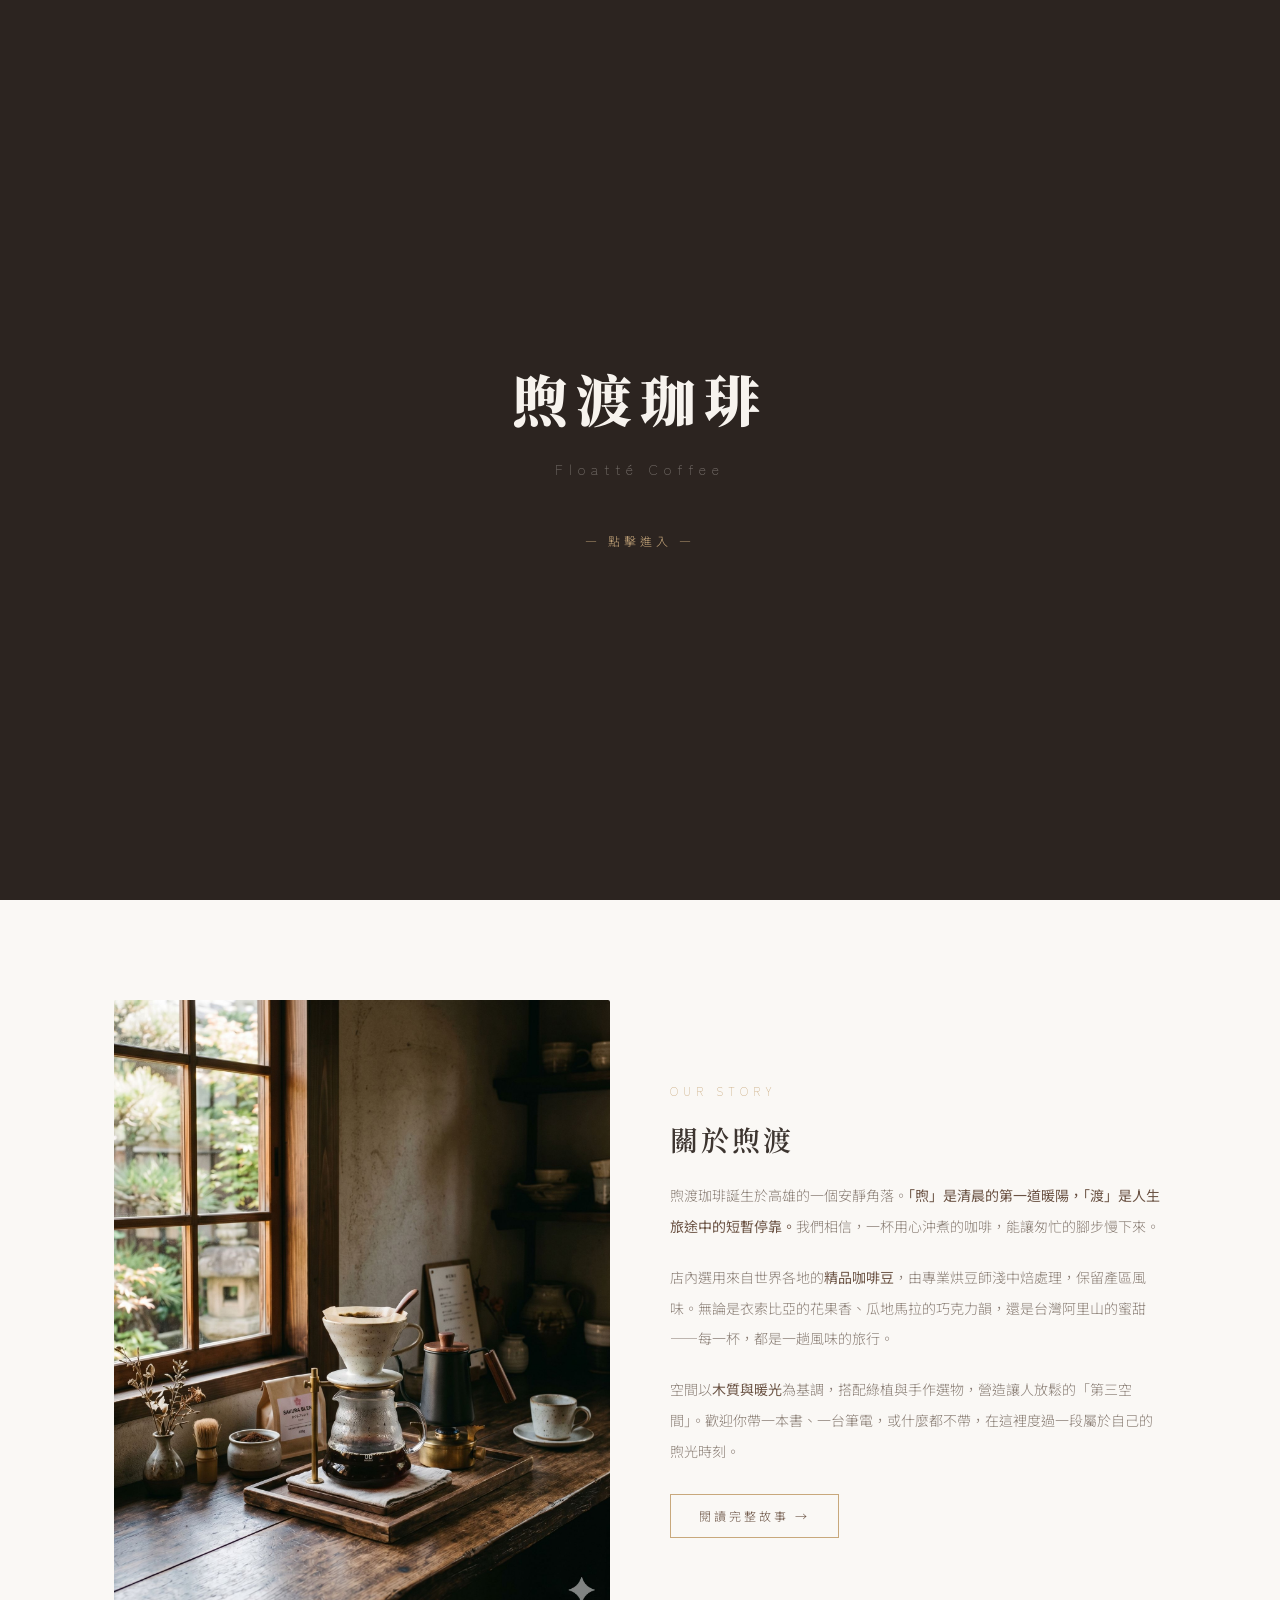
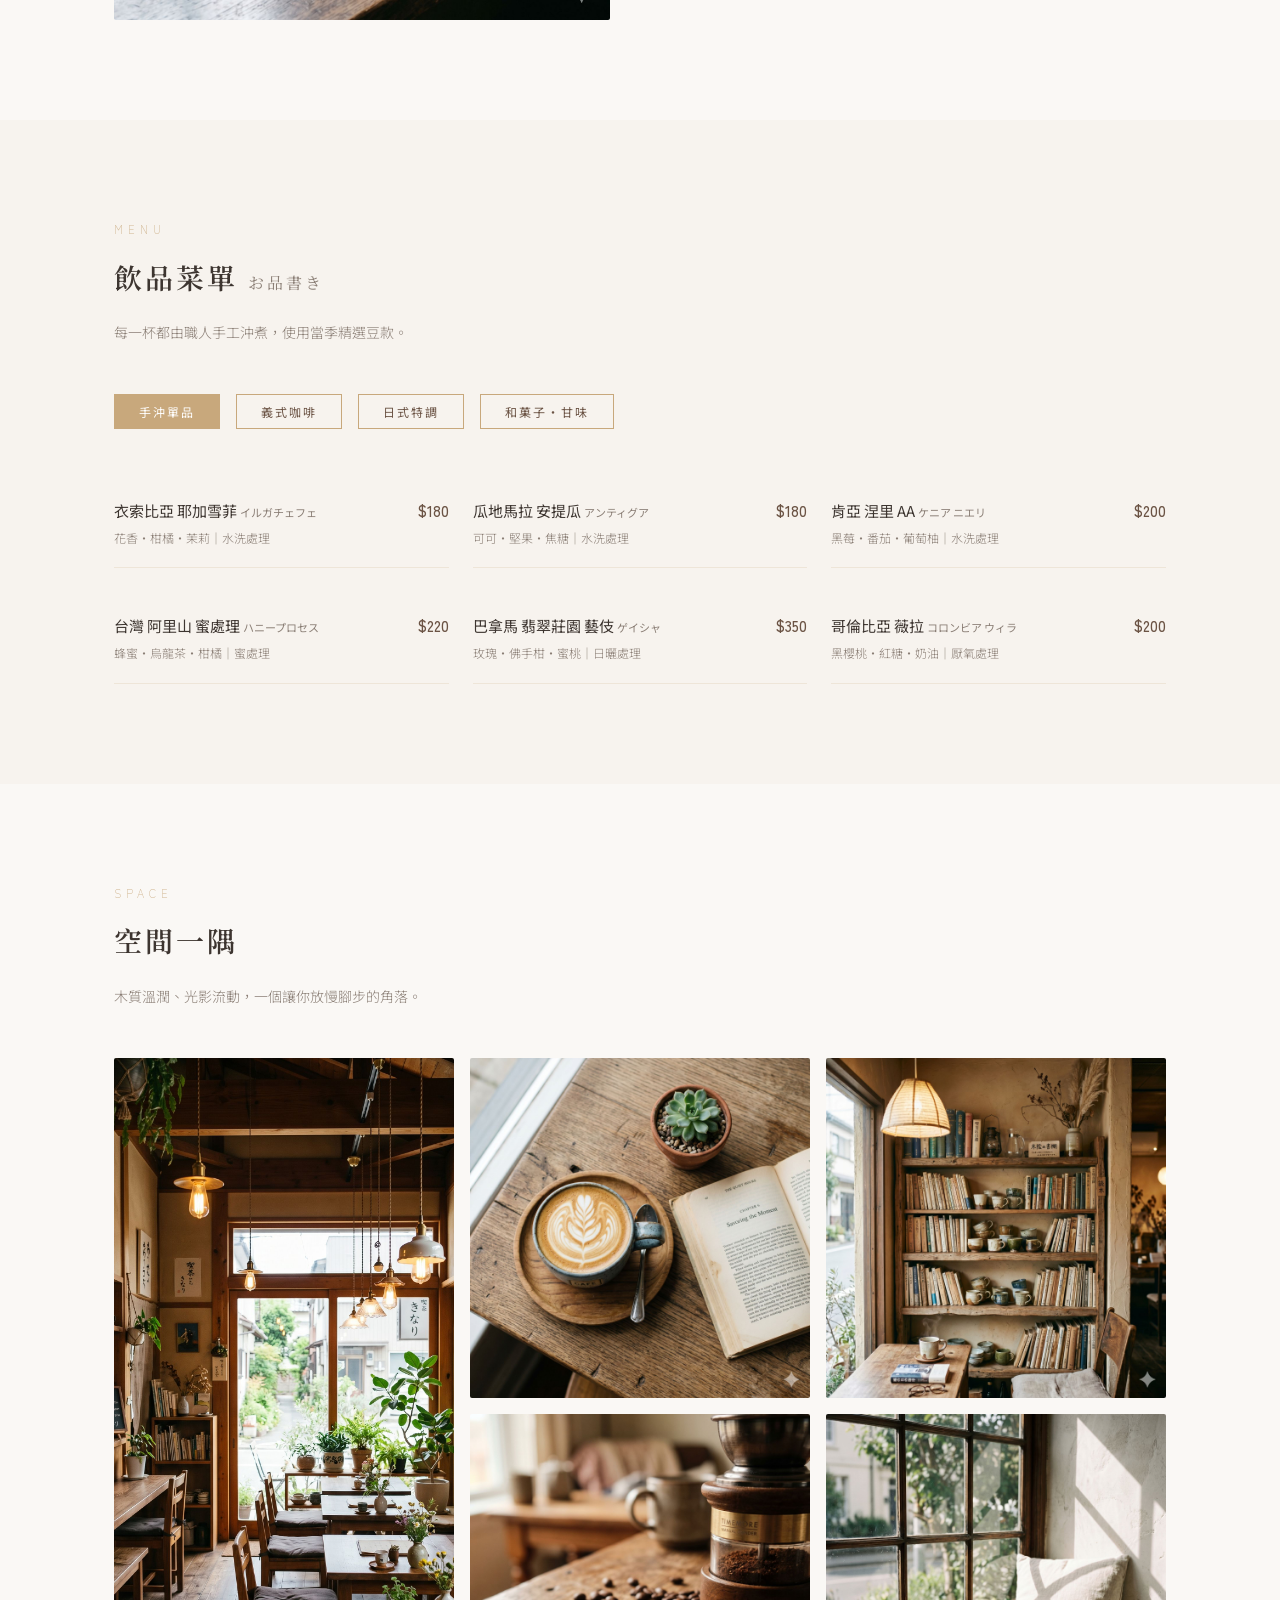
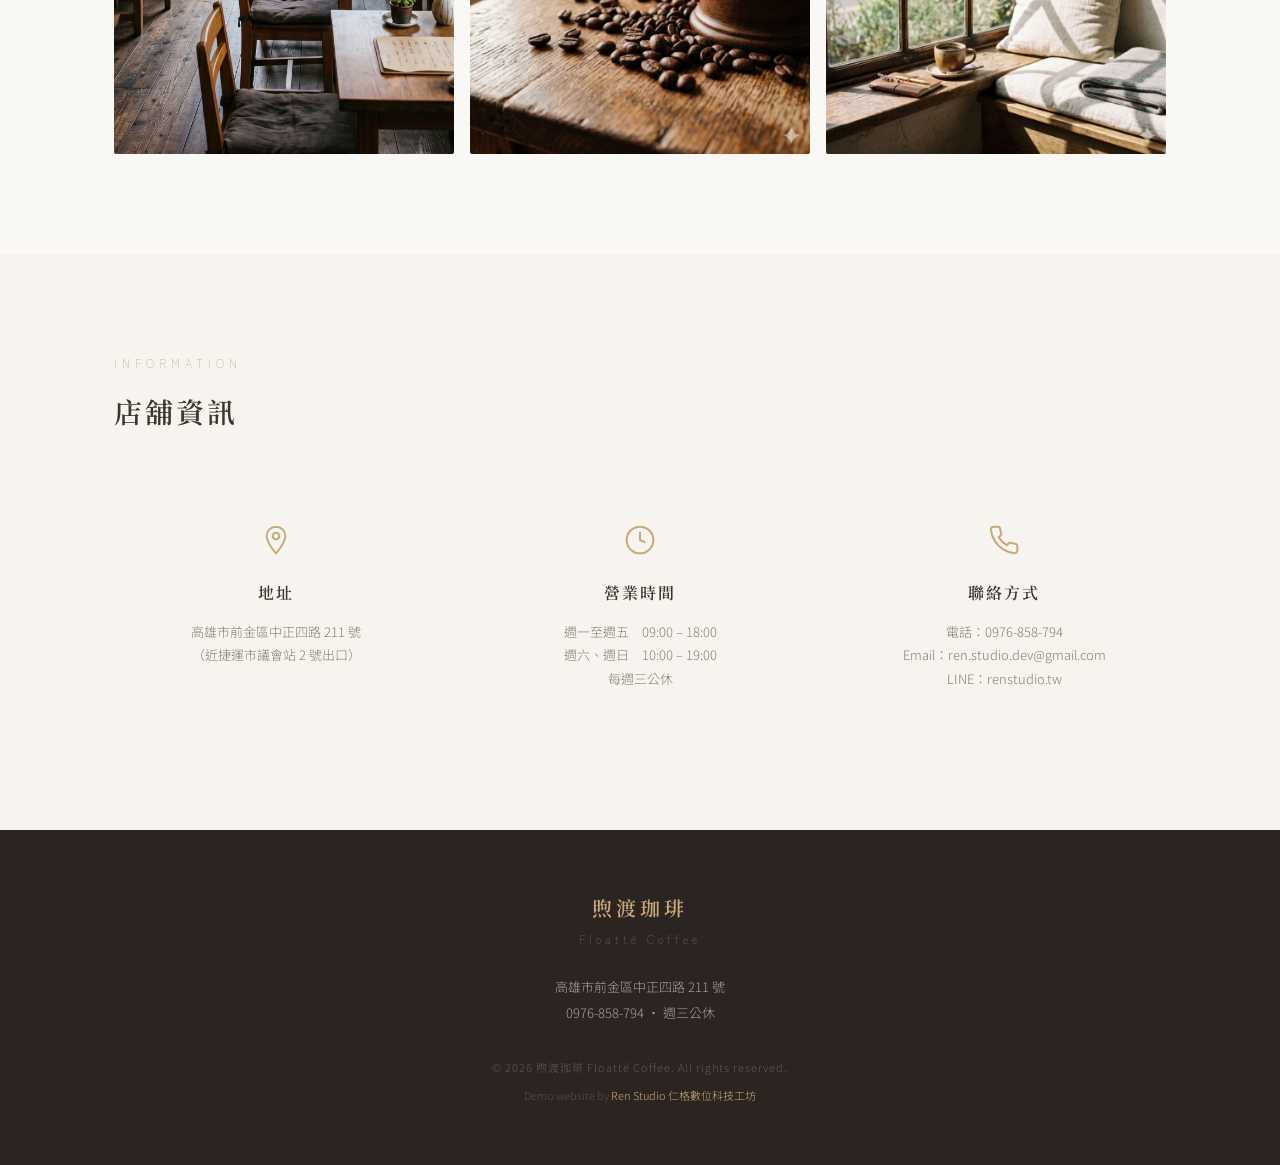
==== commit bcf60f86: "feat: add sub-pages with SPA navigation, BGM stays continuous - Brand story page (story.html): found" ====
--- a/index.html
+++ b/index.html
@@ -402,6 +402,77 @@
   }
   .demo-banner a { color: var(--dark); font-weight: 500; }
 
+  /* ---- Sub-page styles (SPA) ---- */
+  .page-hero {
+    height: 45vh; min-height: 320px;
+    background-size: cover; background-position: center;
+    position: relative; display: flex; align-items: flex-end;
+  }
+  .page-hero::before {
+    content: ''; position: absolute; inset: 0;
+    background: linear-gradient(transparent 30%, rgba(44,36,32,0.8));
+  }
+  .page-hero-content {
+    position: relative; z-index: 1;
+    max-width: 1000px; margin: 0 auto; padding: 40px 24px; width: 100%;
+  }
+  .page-hero-sub {
+    font-family: 'Zen Kaku Gothic New', sans-serif;
+    font-size: 11px; letter-spacing: 4px; color: var(--gold);
+    text-transform: uppercase; margin-bottom: 8px;
+  }
+  .page-hero h1 {
+    font-family: 'Noto Serif TC', serif; font-weight: 900;
+    font-size: 32px; color: var(--cream); letter-spacing: 4px;
+  }
+  .content {
+    max-width: 760px; margin: 0 auto; padding: 60px 24px;
+  }
+  .content p {
+    font-size: 15px; color: #5a514a; line-height: 2.2; margin-bottom: 20px;
+  }
+  .content h2 {
+    font-family: 'Noto Serif TC', serif; font-weight: 600;
+    font-size: 22px; color: var(--brown); margin: 48px 0 16px;
+    padding-left: 16px; border-left: 3px solid var(--gold); letter-spacing: 2px;
+  }
+  .content h2 span {
+    display: block; font-family: 'Zen Kaku Gothic New', sans-serif;
+    font-size: 11px; color: var(--text-light); letter-spacing: 3px;
+    font-weight: 400; margin-top: 2px;
+  }
+  .content img { width: 100%; display: block; margin: 32px 0; border-radius: 2px; }
+  .content blockquote {
+    border-left: 3px solid var(--gold); padding: 16px 24px;
+    margin: 24px 0; background: var(--warm-white);
+    font-style: italic; color: #6a5f56;
+  }
+  .content ul { margin: 0 0 20px 20px; color: #5a514a; }
+  .content ul li { margin-bottom: 8px; }
+  .highlight { color: var(--brown); font-weight: 400; }
+  .divider { width: 40px; height: 2px; background: var(--gold); margin: 32px 0; }
+  .info-box {
+    background: var(--warm-white); border: 1px solid rgba(200,168,124,0.3);
+    padding: 24px; margin: 24px 0; border-radius: 4px;
+  }
+  .info-box h3 {
+    font-family: 'Noto Serif TC', serif; font-weight: 600;
+    font-size: 16px; color: var(--brown); margin-bottom: 12px; letter-spacing: 2px;
+  }
+  .info-box table { width: 100%; font-size: 14px; color: #5a514a; }
+  .info-box td { padding: 8px 0; border-bottom: 1px solid rgba(200,168,124,0.2); }
+  .info-box td:first-child { font-weight: 400; width: 120px; color: var(--brown); }
+  .bean-card {
+    background: var(--warm-white); border: 1px solid rgba(200,168,124,0.3);
+    padding: 24px; margin: 20px 0; border-radius: 4px; border-left: 3px solid var(--gold);
+  }
+  .bean-card h3 {
+    font-family: 'Noto Serif TC', serif; font-weight: 600;
+    font-size: 17px; color: var(--brown); margin-bottom: 4px; letter-spacing: 1px;
+  }
+  .bean-card .origin { font-size: 12px; color: var(--gold); letter-spacing: 2px; margin-bottom: 8px; }
+  .bean-card p { font-size: 14px; color: #5a514a; line-height: 1.9; margin: 0; }
+
   /* ---- Enter Overlay ---- */
   .enter-overlay {
     position: fixed;
@@ -499,13 +570,17 @@
       <span>Floatté Coffee</span>
     </a>
     <ul class="nav-links">
-      <li><a href="#about">關於我們</a></li>
+      <li><a href="story.html" class="spa-link">品牌故事</a></li>
       <li><a href="#menu">菜單</a></li>
-      <li><a href="#space">空間</a></li>
+      <li><a href="beans.html" class="spa-link">咖啡豆產地</a></li>
+      <li><a href="reserve.html" class="spa-link">空間預約</a></li>
       <li><a href="#info">店舖資訊</a></li>
     </ul>
   </div>
 </nav>
+
+<!-- Main Content Container -->
+<div id="pageContent">
 
 <!-- Hero -->
 <section class="hero">
@@ -537,6 +612,7 @@
         <p>
           空間以<span class="highlight">木質與暖光</span>為基調，搭配綠植與手作選物，營造讓人放鬆的「第三空間」。歡迎你帶一本書、一台筆電，或什麼都不帶，在這裡度過一段屬於自己的煦光時刻。
         </p>
+        <a href="story.html" class="spa-link" style="display:inline-block;padding:10px 28px;border:1px solid var(--gold);color:var(--brown);text-decoration:none;font-size:12px;letter-spacing:3px;transition:all 0.3s;margin-top:8px;" onmouseover="this.style.background='var(--gold)';this.style.color='#fff'" onmouseout="this.style.background='transparent';this.style.color='var(--brown)'">閱讀完整故事 →</a>
       </div>
     </div>
   </div>
@@ -730,6 +806,8 @@
   <div class="footer-credit">Demo website by <a href="https://renstudio.tw">Ren Studio 仁格數位科技工坊</a></div>
 </footer>
 
+</div><!-- end pageContent -->
+
 <!-- Music -->
 <audio id="bgm" src="images/bgm.mp3" loop preload="auto"></audio>
 <button class="music-btn" id="musicBtn" title="音樂開關">♪</button>
@@ -758,8 +836,8 @@
   // BGM + Audio Visualizer
   const bgm = document.getElementById('bgm')
   const musicBtn = document.getElementById('musicBtn')
-  const canvas = document.getElementById('visualizer')
-  const ctx = canvas.getContext('2d')
+  let canvas = document.getElementById('visualizer')
+  let ctx = canvas.getContext('2d')
   bgm.volume = 0.3
 
   let audioCtx, analyser, source, dataArray, bufferLength
@@ -863,6 +941,79 @@
       musicBtn.classList.remove('playing')
     }
   })
+
+  // ---- SPA Navigation ----
+  const pageContent = document.getElementById('pageContent')
+  const homepageHTML = pageContent.innerHTML
+
+  function bindSpaLinks() {
+    document.querySelectorAll('.spa-link').forEach(link => {
+      link.addEventListener('click', (e) => {
+        e.preventDefault()
+        const url = link.getAttribute('href')
+        loadPage(url)
+      })
+    })
+  }
+
+  async function loadPage(url) {
+    try {
+      const res = await fetch(url)
+      const html = await res.text()
+      const parser = new DOMParser()
+      const doc = parser.parseFromString(html, 'text/html')
+
+      // Extract content between nav and footer from sub-page
+      const subNav = doc.querySelector('nav')
+      const subContent = doc.querySelector('.content')
+      const subHero = doc.querySelector('.page-hero')
+
+      if (subContent) {
+        let newHTML = ''
+        if (subHero) newHTML += subHero.outerHTML
+        newHTML += subContent.outerHTML
+
+        // Add back button
+        newHTML = `<div style="max-width:760px;margin:0 auto;padding:20px 24px 0;">
+          <a href="#" class="spa-back" style="color:var(--brown);text-decoration:none;font-size:14px;letter-spacing:1px;">← 返回首頁</a>
+        </div>` + newHTML
+
+        pageContent.innerHTML = newHTML
+        window.scrollTo({ top: 0, behavior: 'smooth' })
+        history.pushState({ page: url }, '', url)
+
+        // Bind back button
+        document.querySelector('.spa-back')?.addEventListener('click', (e) => {
+          e.preventDefault()
+          goHome()
+        })
+      }
+    } catch (err) {
+      console.warn('SPA load failed:', err)
+      window.location.href = url
+    }
+  }
+
+  function goHome() {
+    pageContent.innerHTML = homepageHTML
+    window.scrollTo({ top: 0, behavior: 'smooth' })
+    history.pushState({ page: 'home' }, '', 'index.html')
+    bindSpaLinks()
+    // Re-init canvas for visualizer
+    const newCanvas = document.getElementById('visualizer')
+    if (newCanvas) {
+      canvas = newCanvas
+      ctx = newCanvas.getContext('2d')
+      resizeCanvas()
+    }
+  }
+
+  // Handle browser back button
+  window.addEventListener('popstate', () => {
+    goHome()
+  })
+
+  bindSpaLinks()
 </script>
 
 </body>
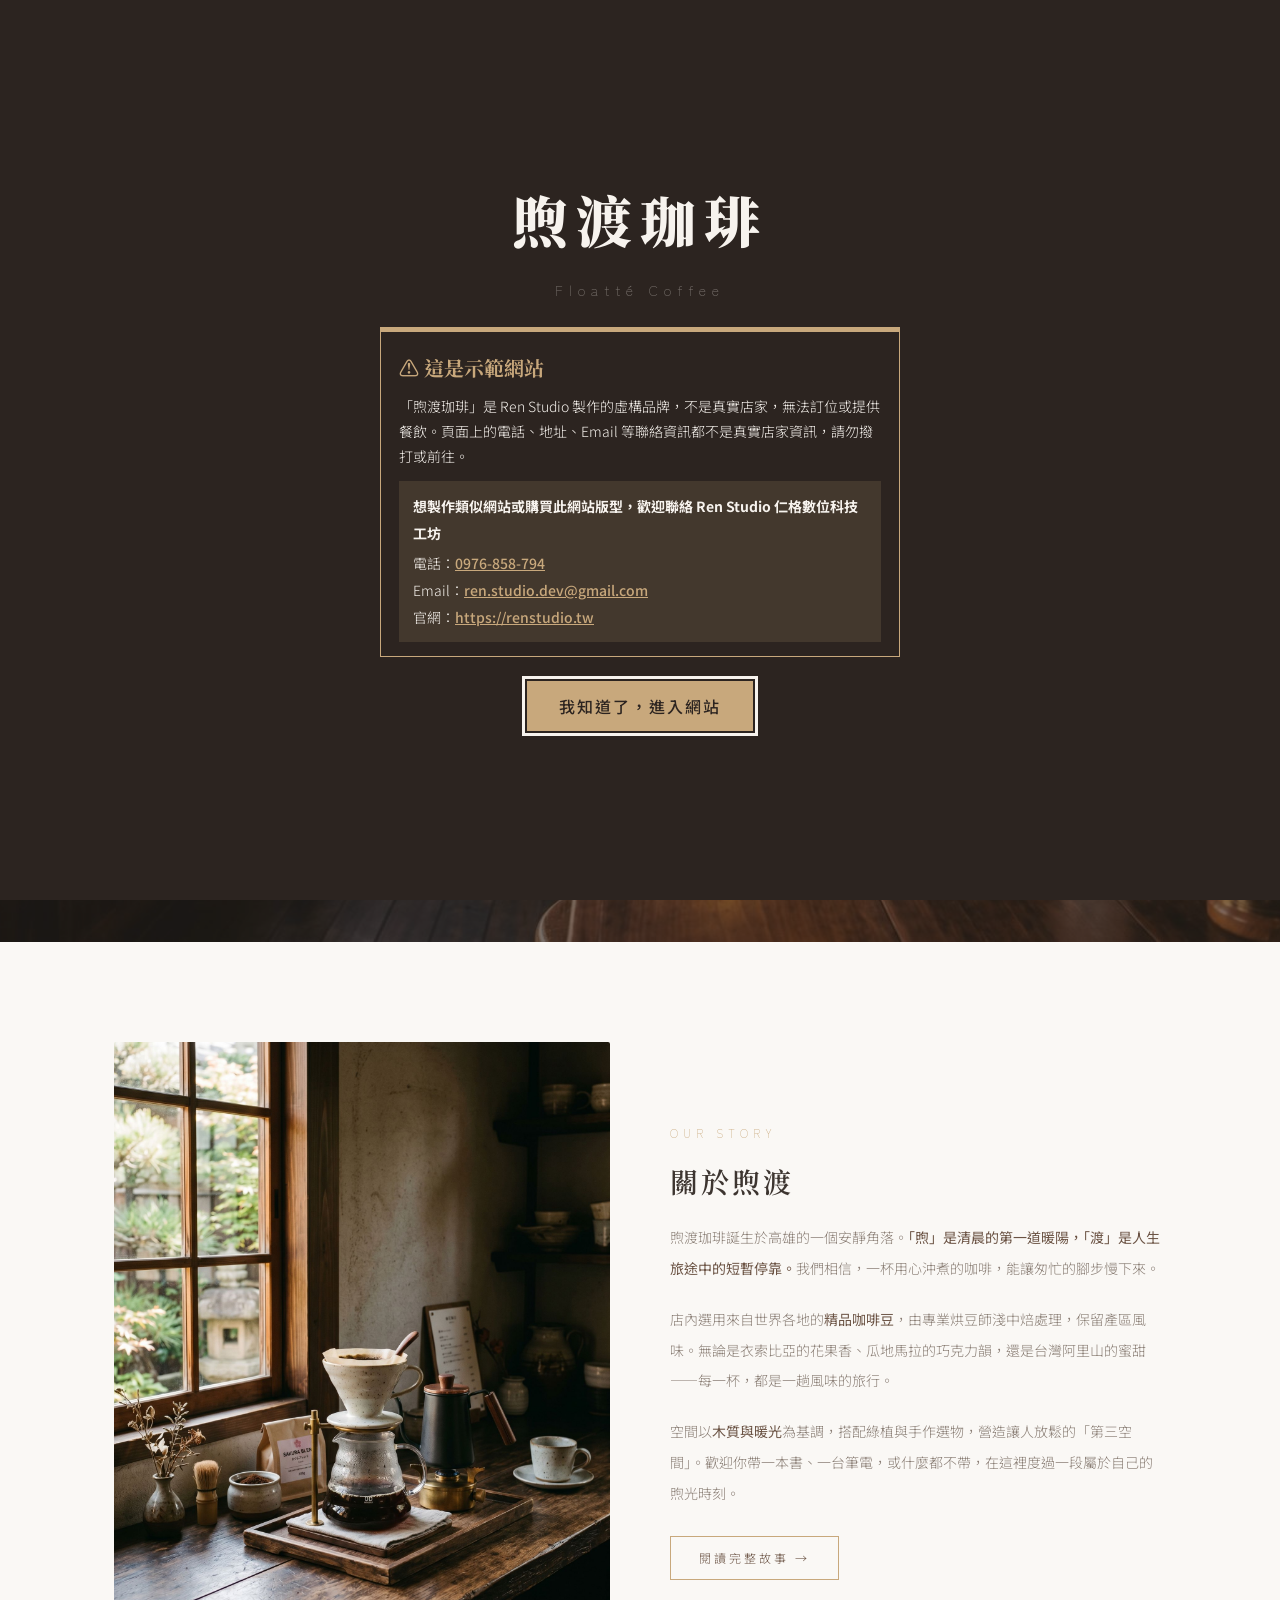
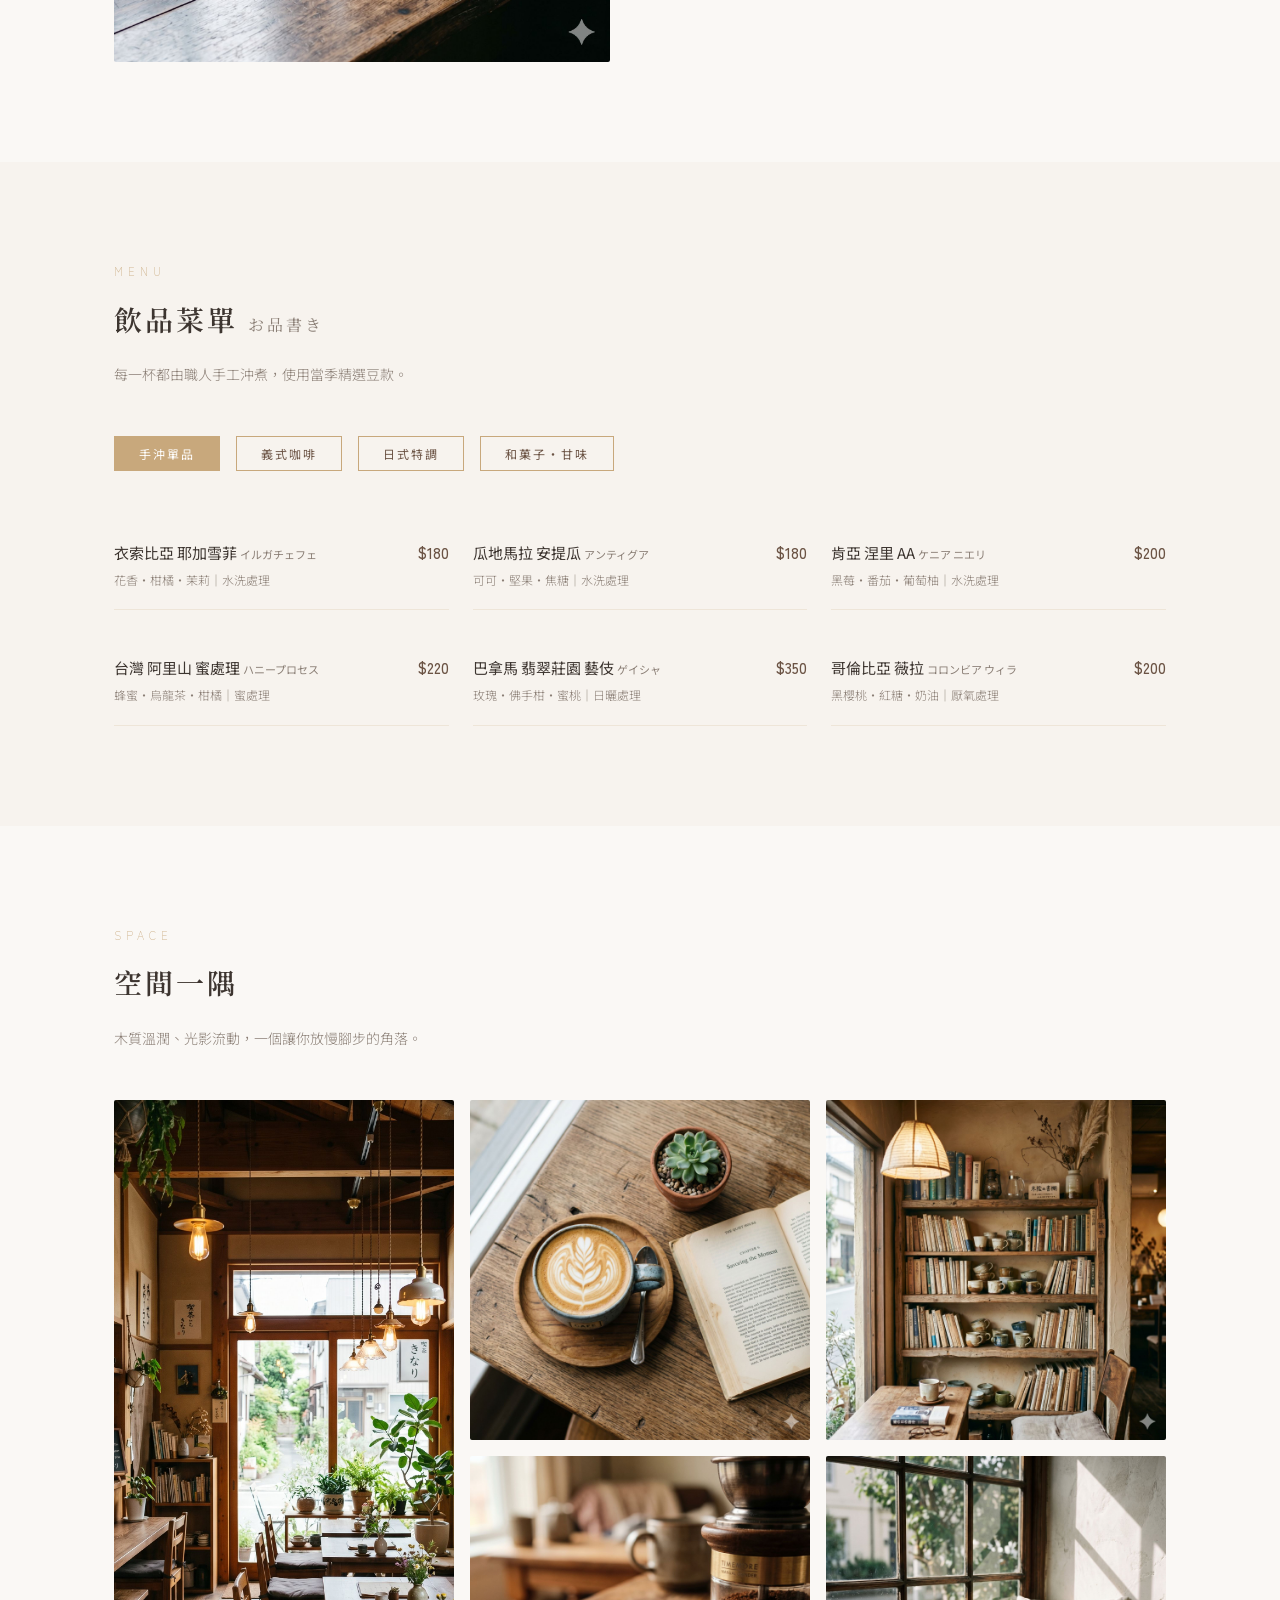
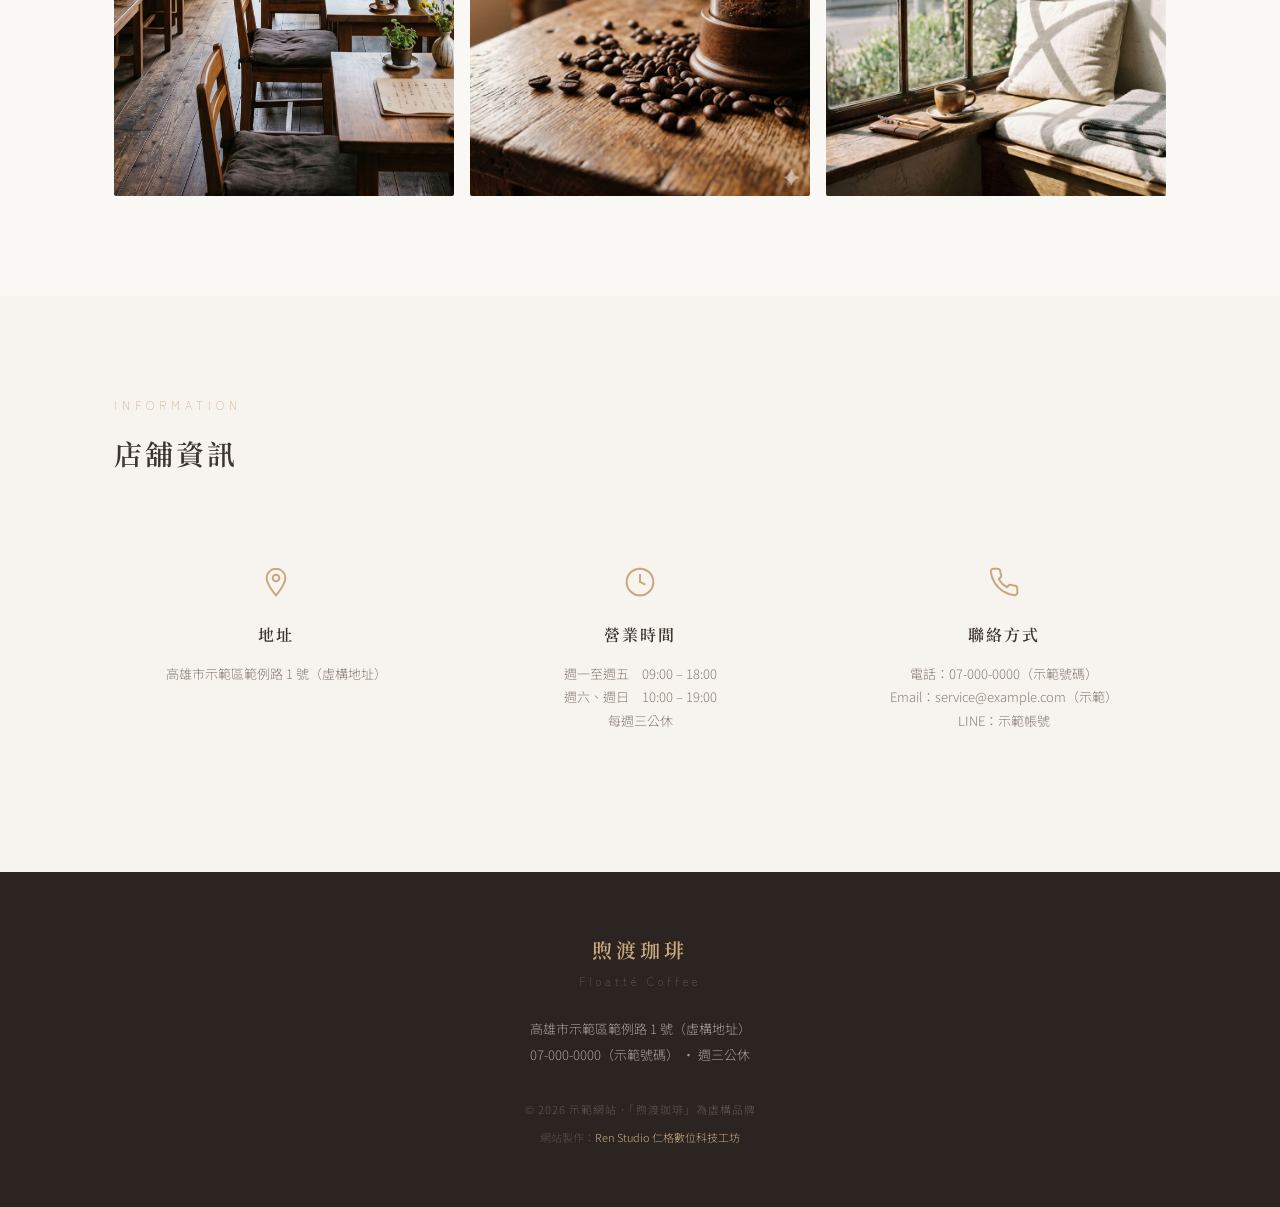
==== commit c0d717c2: "feat: 明確標示為示範網站並去除真實聯絡資訊 頂部固定警示條、首次進站說明視窗（咖啡廳併入進場遮罩）、店家電話 Email LINE 地址改為示範資料、頁尾改標虛構品牌、加 noindex 與 r" ====
--- a/index.html
+++ b/index.html
@@ -2,9 +2,10 @@
 <html lang="zh-TW">
 <head>
 <meta charset="UTF-8">
+<meta name="robots" content="noindex, nofollow">
 <meta name="viewport" content="width=device-width, initial-scale=1.0">
 <link rel="icon" href="data:,">
-<title>煦渡珈琲 Floatté Coffee</title>
+<title>【示範網站】煦渡珈琲 Floatté Coffee</title>
 <link href="https://fonts.googleapis.com/css2?family=Noto+Serif+TC:wght@400;600;900&family=Noto+Sans+TC:wght@300;400;500&family=Zen+Kaku+Gothic+New:wght@400;500;700&display=swap" rel="stylesheet">
 <style>
   :root {
@@ -386,21 +387,6 @@
   }
   .footer-credit a { color: var(--gold); text-decoration: none; }
 
-  /* ---- Demo Banner ---- */
-  .demo-banner {
-    position: fixed;
-    bottom: 0;
-    width: 100%;
-    background: var(--gold);
-    color: var(--dark);
-    text-align: center;
-    padding: 10px;
-    font-size: 13px;
-    letter-spacing: 1px;
-    z-index: 100;
-    font-weight: 400;
-  }
-  .demo-banner a { color: var(--dark); font-weight: 500; }
 
   /* ---- Sub-page styles (SPA) ---- */
   .page-hero {
@@ -516,10 +502,30 @@
     50% { opacity: 1; }
   }
 
+  /* ---- Enter overlay: demo notice ---- */
+  .enter-overlay { justify-content: flex-start; overflow-y: auto; cursor: auto; padding: 20px 16px; }
+  .enter-inner { margin: auto; width: 100%; max-width: 520px; display: flex; flex-direction: column; align-items: center; text-align: center; }
+  .enter-en { margin-bottom: 24px; }
+  .enter-demo {
+    width: 100%; text-align: left; color: var(--cream);
+    border: 1px solid var(--gold); border-top: 5px solid var(--gold);
+    padding: 18px 18px 14px; margin-bottom: 24px; font-size: 14px; line-height: 1.8;
+  }
+  .enter-demo h2 { font-family: 'Noto Serif TC', serif; font-size: 20px; color: var(--gold); margin-bottom: 8px; }
+  .enter-demo p { margin-bottom: 12px; }
+  .enter-contact { background: rgba(200,168,124,0.15); padding: 12px 14px; font-size: 14px; line-height: 1.9; }
+  .enter-contact strong { display: block; margin-bottom: 4px; color: var(--cream); }
+  .enter-contact a { color: var(--gold); font-weight: 500; word-break: break-all; }
+  .enter-btn {
+    padding: 13px 32px; font-size: 16px; font-family: inherit; font-weight: 500; letter-spacing: 2px;
+    background: var(--gold); color: var(--dark); border: 0; cursor: pointer;
+  }
+  .enter-btn:focus-visible, .enter-contact a:focus-visible { outline: 3px solid var(--cream); outline-offset: 2px; }
+
   /* ---- Music Toggle ---- */
   .music-btn {
     position: fixed;
-    bottom: 50px;
+    bottom: 24px;
     right: 24px;
     width: 44px;
     height: 44px;
@@ -551,15 +557,71 @@
     .info-grid { grid-template-columns: 1fr; }
     .menu-grid { grid-template-columns: 1fr; }
   }
+
+  /* ---- Demo Notice (top bar + dialog) ---- */
+  :root { --demo-h: 78px; }
+  @media (min-width: 769px) { :root { --demo-h: 44px; } }
+  body { padding-top: var(--demo-h); }
+  .demo-bar {
+    position: fixed; top: 0; left: 0; right: 0; z-index: 1000;
+    background: var(--dark); color: var(--cream);
+    border-bottom: 3px solid var(--gold);
+    padding: 8px 14px; font-size: 14px; line-height: 1.5; text-align: center;
+    display: flex; flex-wrap: wrap; align-items: center; justify-content: center; gap: 2px 14px;
+  }
+  .demo-bar b { color: var(--gold); font-weight: 700; }
+  .demo-bar a { color: var(--gold); font-weight: 700; text-decoration: underline; white-space: nowrap; }
+  @media (min-width: 769px) { .demo-bar { font-size: 15px; } }
+  .demo-modal {
+    position: fixed; top: 0; left: 0; right: 0; bottom: 0; z-index: 2000;
+    background: rgba(0,0,0,0.65); display: flex; align-items: flex-start; justify-content: center;
+    overflow-y: auto; padding: 16px;
+  }
+  .demo-modal[hidden] { display: none; }
+  .demo-modal-card {
+    margin: auto; width: 100%; max-width: 520px; background: var(--warm-white); color: var(--text);
+    border-top: 6px solid var(--gold); border-radius: 4px; padding: 26px 22px 22px;
+    box-shadow: 0 12px 40px rgba(0,0,0,0.35); font-size: 15px; line-height: 1.8; text-align: left;
+  }
+  .demo-modal-card h2 { font-size: 22px; line-height: 1.4; color: var(--brown); margin-bottom: 12px; }
+  .demo-modal-card p { margin: 0 0 12px; }
+  .demo-modal-box { background: rgba(200,168,124,0.2); border-radius: 4px; padding: 14px 16px; margin: 16px 0 18px; font-size: 14px; line-height: 1.9; }
+  .demo-modal-box strong { display: block; margin-bottom: 6px; color: var(--brown); }
+  .demo-modal-box a { color: var(--brown); font-weight: 700; word-break: break-all; }
+  .demo-modal-ok {
+    display: block; width: 100%; padding: 12px 16px; font-size: 16px; font-weight: 700; font-family: inherit;
+    background: var(--brown); color: #fff; border: 0; border-radius: 4px; cursor: pointer;
+  }
+  .demo-modal-ok:focus-visible, .demo-modal-box a:focus-visible { outline: 3px solid var(--gold); outline-offset: 2px; }
+  .demo-note { font-size: 13px; margin: 0 0 24px; }
+  nav { top: var(--demo-h); }
 </style>
 </head>
 <body>
+<!-- Demo Notice Bar -->
+<div class="demo-bar" id="demoBar" role="region" aria-label="示範網站說明">
+  <span><b>⚠ 示範網站</b>｜「煦渡珈琲」是 Ren Studio 製作的虛構品牌，不是真實公司，無法訂位或提供餐飲</span>
+  <a href="https://renstudio.tw" target="_blank" rel="noopener">想做這樣的網站？聯絡 Ren Studio</a>
+</div>
+
 
 <!-- Enter Overlay -->
-<div class="enter-overlay" id="enterOverlay">
-  <div class="enter-logo">煦渡珈琲</div>
-  <div class="enter-en">Floatté Coffee</div>
-  <div class="enter-hint">— 點擊進入 —</div>
+<div class="enter-overlay" id="enterOverlay" role="dialog" aria-modal="true" aria-labelledby="enterTitle">
+  <div class="enter-inner">
+    <div class="enter-logo">煦渡珈琲</div>
+    <div class="enter-en">Floatté Coffee</div>
+    <div class="enter-demo">
+      <h2 id="enterTitle">⚠ 這是示範網站</h2>
+      <p>「煦渡珈琲」是 Ren Studio 製作的虛構品牌，不是真實店家，無法訂位或提供餐飲。頁面上的電話、地址、Email 等聯絡資訊都不是真實店家資訊，請勿撥打或前往。</p>
+      <div class="enter-contact">
+        <strong>想製作類似網站或購買此網站版型，歡迎聯絡 Ren Studio 仁格數位科技工坊</strong>
+        電話：<a href="tel:0976858794">0976-858-794</a><br>
+        Email：<a href="mailto:ren.studio.dev@gmail.com">ren.studio.dev@gmail.com</a><br>
+        官網：<a href="https://renstudio.tw" target="_blank" rel="noopener">https://renstudio.tw</a>
+      </div>
+    </div>
+    <button type="button" class="enter-btn" id="enterBtn">我知道了，進入網站</button>
+  </div>
 </div>
 
 <!-- Navigation -->
@@ -771,7 +833,7 @@
     <div class="info-card">
       <div class="info-icon"><svg viewBox="0 0 24 24"><path d="M12 2C8.13 2 5 5.13 5 9c0 5.25 7 13 7 13s7-7.75 7-13c0-3.87-3.13-7-7-7z"/><circle cx="12" cy="9" r="2.5"/></svg></div>
       <h3>地址</h3>
-      <p>高雄市前金區中正四路 211 號<br>（近捷運市議會站 2 號出口）</p>
+      <p>高雄市示範區範例路 1 號（虛構地址）</p>
     </div>
     <div class="info-card">
       <div class="info-icon"><svg viewBox="0 0 24 24"><circle cx="12" cy="12" r="10"/><polyline points="12 6 12 12 16 14"/></svg></div>
@@ -786,9 +848,9 @@
       <div class="info-icon"><svg viewBox="0 0 24 24"><path d="M22 16.92v3a2 2 0 0 1-2.18 2 19.79 19.79 0 0 1-8.63-3.07 19.5 19.5 0 0 1-6-6 19.79 19.79 0 0 1-3.07-8.67A2 2 0 0 1 4.11 2h3a2 2 0 0 1 2 1.72c.127.96.361 1.903.7 2.81a2 2 0 0 1-.45 2.11L8.09 9.91a16 16 0 0 0 6 6l1.27-1.27a2 2 0 0 1 2.11-.45c.907.339 1.85.573 2.81.7A2 2 0 0 1 22 16.92z"/></svg></div>
       <h3>聯絡方式</h3>
       <p>
-        電話：0976-858-794<br>
-        Email：ren.studio.dev@gmail.com<br>
-        LINE：renstudio.tw
+        電話：07-000-0000（示範號碼）<br>
+        Email：service@example.com（示範）<br>
+        LINE：示範帳號
       </p>
     </div>
   </div>
@@ -799,11 +861,11 @@
   <div class="footer-logo">煦渡珈琲</div>
   <div class="footer-en">Floatté Coffee</div>
   <div class="footer-info">
-    高雄市前金區中正四路 211 號<br>
-    0976-858-794 · 週三公休
+    高雄市示範區範例路 1 號（虛構地址）<br>
+    07-000-0000（示範號碼） · 週三公休
   </div>
-  <div class="footer-copy">© 2026 煦渡珈琲 Floatté Coffee. All rights reserved.</div>
-  <div class="footer-credit">Demo website by <a href="https://renstudio.tw">Ren Studio 仁格數位科技工坊</a></div>
+  <div class="footer-copy">© 2026 示範網站．「煦渡珈琲」為虛構品牌</div>
+  <div class="footer-credit">網站製作：<a href="https://renstudio.tw">Ren Studio 仁格數位科技工坊</a></div>
 </footer>
 
 </div><!-- end pageContent -->
@@ -812,10 +874,6 @@
 <audio id="bgm" src="images/bgm.mp3" loop preload="auto"></audio>
 <button class="music-btn" id="musicBtn" title="音樂開關">♪</button>
 
-<!-- Demo Banner -->
-<div class="demo-banner">
-  此為 <a href="https://renstudio.tw">Ren Studio</a> 製作之網站展示範例，非真實店家
-</div>
 
 <script>
   // Navbar scroll effect
@@ -824,14 +882,17 @@
   })
 
   // Menu category tabs
-  document.querySelectorAll('.menu-cat-btn').forEach(btn => {
-    btn.addEventListener('click', () => {
-      document.querySelectorAll('.menu-cat-btn').forEach(b => b.classList.remove('active'))
-      btn.classList.add('active')
-      document.querySelectorAll('.menu-panel').forEach(p => p.style.display = 'none')
-      document.getElementById('menu-' + btn.dataset.cat).style.display = ''
+  function bindMenuTabs() {
+    document.querySelectorAll('.menu-cat-btn').forEach(btn => {
+      btn.addEventListener('click', () => {
+        document.querySelectorAll('.menu-cat-btn').forEach(b => b.classList.remove('active'))
+        btn.classList.add('active')
+        document.querySelectorAll('.menu-panel').forEach(p => p.style.display = 'none')
+        document.getElementById('menu-' + btn.dataset.cat).style.display = ''
+      })
     })
-  })
+  }
+  bindMenuTabs()
 
   // BGM + Audio Visualizer
   const bgm = document.getElementById('bgm')
@@ -920,10 +981,13 @@
   // Enter overlay triggers music
   let musicStarted = false
   const overlay = document.getElementById('enterOverlay')
-
-  overlay.addEventListener('click', () => {
+  const enterBtn = document.getElementById('enterBtn')
+  enterBtn.focus()
+
+  enterBtn.addEventListener('click', () => {
     if (musicStarted) return
     musicStarted = true
+    try { sessionStorage.setItem('demoNoticeSeen', '1') } catch (e) {}
     startMusic()
     overlay.classList.add('fade-out')
     setTimeout(() => overlay.remove(), 800)
@@ -999,6 +1063,7 @@
     window.scrollTo({ top: 0, behavior: 'smooth' })
     history.pushState({ page: 'home' }, '', 'index.html')
     bindSpaLinks()
+    bindMenuTabs()
     // Re-init canvas for visualizer
     const newCanvas = document.getElementById('visualizer')
     if (newCanvas) {
@@ -1016,5 +1081,54 @@
   bindSpaLinks()
 </script>
 
+<script>
+(function () {
+  var KEY = 'demoNoticeSeen';
+  var bar = document.getElementById('demoBar');
+  function sync() {
+    if (bar) document.documentElement.style.setProperty('--demo-h', bar.offsetHeight + 'px');
+  }
+  if (bar) {
+    sync();
+    window.addEventListener('resize', sync);
+    if (window.ResizeObserver) new ResizeObserver(sync).observe(bar);
+  }
+  var modal = document.getElementById('demoModal');
+  if (!modal) return;
+  var okBtn = document.getElementById('demoOk');
+  var lastFocus = null;
+  function seen() { try { return sessionStorage.getItem(KEY) === '1'; } catch (e) { return false; } }
+  function mark() { try { sessionStorage.setItem(KEY, '1'); } catch (e) {} }
+  function openModal() {
+    lastFocus = document.activeElement;
+    modal.hidden = false;
+    document.body.style.overflow = 'hidden';
+    okBtn.focus();
+  }
+  function closeModal() {
+    modal.hidden = true;
+    document.body.style.overflow = '';
+    mark();
+    if (lastFocus && lastFocus.focus) lastFocus.focus();
+  }
+  okBtn.addEventListener('click', closeModal);
+  modal.addEventListener('click', function (e) { if (e.target === modal) closeModal(); });
+  document.addEventListener('keydown', function (e) {
+    if (modal.hidden) return;
+    if (e.key === 'Escape') { closeModal(); return; }
+    if (e.key === 'Tab') {
+      var items = modal.querySelectorAll('a[href], button');
+      var first = items[0], last = items[items.length - 1];
+      if (e.shiftKey && document.activeElement === first) { e.preventDefault(); last.focus(); }
+      else if (!e.shiftKey && document.activeElement === last) { e.preventDefault(); first.focus(); }
+    }
+  });
+  var openers = document.querySelectorAll('[data-demo-open]');
+  for (var i = 0; i < openers.length; i++) {
+    openers[i].addEventListener('click', function (e) { e.preventDefault(); openModal(); });
+  }
+  if (!seen()) openModal();
+})();
+</script>
 </body>
 </html>
